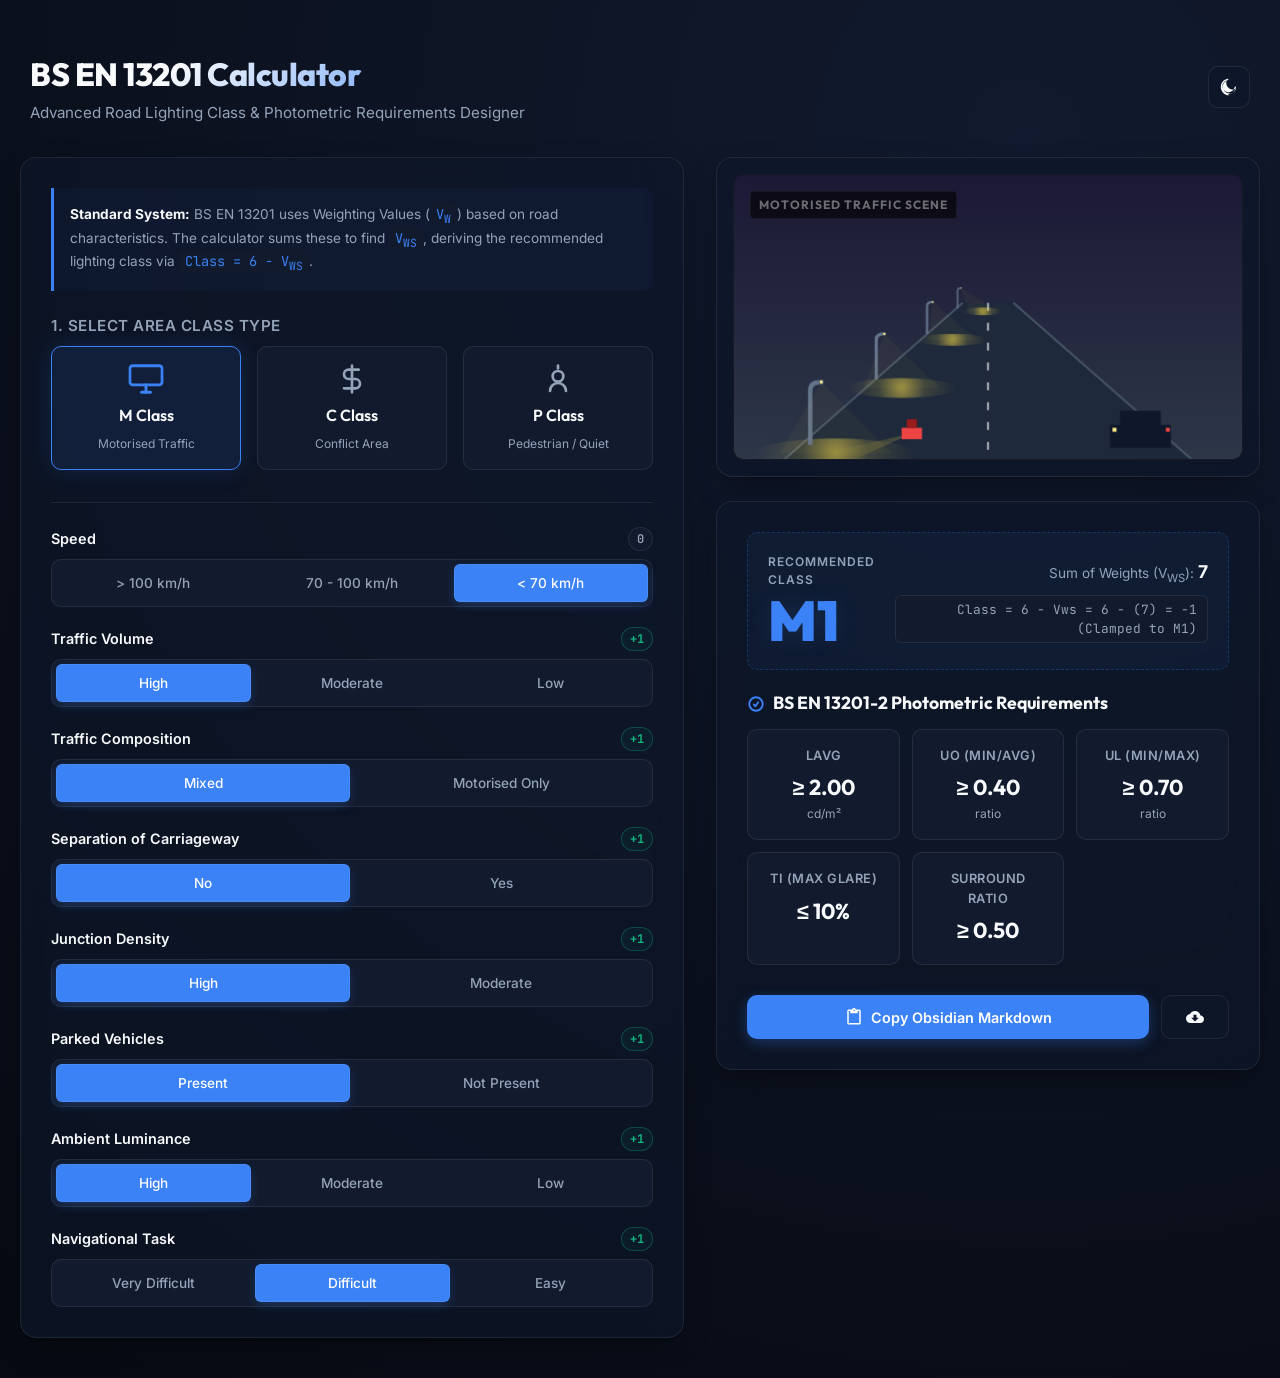
==== index.html @ e1f6cbb4 "Add files via upload" ====
<!DOCTYPE html>
<html lang="en" data-theme="dark">
<head>
    <meta charset="UTF-8">
    <meta name="viewport" content="width=device-width, initial-scale=1.0">
    <title>BS EN 13201 Road Lighting Class Calculator</title>
    
    <!-- Google Fonts -->
    <link rel="preconnect" href="https://fonts.googleapis.com">
    <link rel="preconnect" href="https://fonts.gstatic.com" crossorigin>
    <link href="https://fonts.googleapis.com/css2?family=Inter:wght@300;400;500;600;700&family=Outfit:wght@400;500;600;700;800&family=JetBrains+Mono:wght@400;700&display=swap" rel="stylesheet">
    
    <style>
        :root {
            /* Dark Theme Variables (Default) */
            --bg-page: #0a0e1a;
            --bg-page-grad: radial-gradient(circle at 80% 10%, #111a2e 0%, #070a12 100%);
            --bg-card: rgba(15, 23, 42, 0.65);
            --bg-card-hover: rgba(23, 37, 66, 0.8);
            --bg-input: #121b2e;
            --bg-input-active: #2563eb;
            --text-main: #f8fafc;
            --text-muted: #94a3b8;
            --text-on-primary: #ffffff;
            --primary: #3b82f6;
            --primary-rgb: 59, 130, 246;
            --primary-hover: #2563eb;
            --accent: #10b981;
            --accent-rgb: 16, 185, 129;
            --border: rgba(255, 255, 255, 0.08);
            --border-hover: rgba(59, 130, 246, 0.4);
            --shadow: 0 10px 30px -10px rgba(0, 0, 0, 0.5), 0 1px 3px rgba(0, 0, 0, 0.2);
            --shadow-glow: 0 0 25px rgba(59, 130, 246, 0.15);
            --transition: all 0.25s cubic-bezier(0.4, 0, 0.2, 1);
            --radius-lg: 16px;
            --radius-md: 10px;
            --radius-sm: 6px;
        }

        [data-theme="light"] {
            /* Light Theme Variables */
            --bg-page: #f8fafc;
            --bg-page-grad: radial-gradient(circle at 80% 10%, #eff6ff 0%, #f1f5f9 100%);
            --bg-card: rgba(255, 255, 255, 0.8);
            --bg-card-hover: rgba(255, 255, 255, 0.95);
            --bg-input: #f1f5f9;
            --bg-input-active: #2563eb;
            --text-main: #0f172a;
            --text-muted: #64748b;
            --text-on-primary: #ffffff;
            --primary: #2563eb;
            --primary-rgb: 37, 99, 235;
            --primary-hover: #1d4ed8;
            --accent: #059669;
            --accent-rgb: 5, 150, 105;
            --border: rgba(0, 0, 0, 0.08);
            --border-hover: rgba(37, 99, 235, 0.3);
            --shadow: 0 10px 30px -10px rgba(15, 23, 42, 0.08), 0 1px 3px rgba(15, 23, 42, 0.03);
            --shadow-glow: 0 0 25px rgba(37, 99, 235, 0.08);
        }

        * {
            box-sizing: border-box;
            margin: 0;
            padding: 0;
        }

        body {
            font-family: 'Inter', -apple-system, sans-serif;
            background: var(--bg-page);
            background-image: var(--bg-page-grad);
            color: var(--text-main);
            min-height: 100vh;
            display: flex;
            justify-content: center;
            align-items: flex-start;
            padding: 40px 20px;
            line-height: 1.5;
            transition: background var(--transition), color var(--transition);
        }

        .app-container {
            max-width: 1280px;
            width: 100%;
            display: grid;
            grid-template-columns: 1.1fr 0.9fr;
            gap: 32px;
            align-items: start;
        }

        @media (max-width: 1024px) {
            .app-container {
                grid-template-columns: 1fr;
                gap: 24px;
            }
        }

        /* Glassmorphic Panel/Card */
        .glass-card {
            background: var(--bg-card);
            backdrop-filter: blur(16px);
            -webkit-backdrop-filter: blur(16px);
            border: 1px solid var(--border);
            border-radius: var(--radius-lg);
            padding: 30px;
            box-shadow: var(--shadow);
            transition: var(--transition);
        }

        .glass-card:hover {
            border-color: var(--border-hover);
        }

        /* Header Styles */
        .header {
            grid-column: 1 / -1;
            display: flex;
            justify-content: space-between;
            align-items: center;
            padding: 10px 10px 0 10px;
        }

        .header h1 {
            font-family: 'Outfit', sans-serif;
            font-size: 2rem;
            font-weight: 800;
            background: linear-gradient(135deg, var(--text-main) 30%, var(--primary) 100%);
            -webkit-background-clip: text;
            -webkit-text-fill-color: transparent;
            letter-spacing: -0.5px;
        }

        .header p {
            color: var(--text-muted);
            font-size: 0.95rem;
            margin-top: 4px;
        }

        /* Controls Column */
        .controls-col {
            display: flex;
            flex-direction: column;
            gap: 24px;
        }

        /* Toggle Theme & Header Controls */
        .header-actions {
            display: flex;
            gap: 12px;
            align-items: center;
        }

        .action-btn {
            background: var(--bg-card);
            border: 1px solid var(--border);
            color: var(--text-main);
            padding: 10px;
            border-radius: var(--radius-md);
            cursor: pointer;
            display: flex;
            align-items: center;
            justify-content: center;
            transition: var(--transition);
        }

        .action-btn:hover {
            background: var(--bg-input);
            border-color: var(--primary);
            color: var(--primary);
            box-shadow: var(--shadow-glow);
        }

        .action-btn svg {
            width: 20px;
            height: 20px;
            fill: currentColor;
        }

        /* Area Selector Cards */
        .area-selector-grid {
            display: grid;
            grid-template-columns: repeat(3, 1fr);
            gap: 16px;
            margin-bottom: 8px;
        }

        .area-card {
            background: var(--bg-input);
            border: 1px solid var(--border);
            border-radius: var(--radius-md);
            padding: 16px;
            cursor: pointer;
            text-align: center;
            transition: var(--transition);
            display: flex;
            flex-direction: column;
            align-items: center;
            gap: 8px;
        }

        .area-card svg {
            width: 32px;
            height: 32px;
            color: var(--text-muted);
            transition: var(--transition);
        }

        .area-card.active {
            background: rgba(var(--primary-rgb), 0.1);
            border-color: var(--primary);
            box-shadow: var(--shadow-glow);
        }

        .area-card.active svg {
            color: var(--primary);
            transform: scale(1.1);
        }

        .area-card h3 {
            font-family: 'Outfit', sans-serif;
            font-size: 1rem;
            font-weight: 600;
        }

        .area-card p {
            font-size: 0.75rem;
            color: var(--text-muted);
        }

        /* Parameter Sections */
        .params-container {
            display: flex;
            flex-direction: column;
            gap: 20px;
        }

        .param-section {
            display: none;
            opacity: 0;
            transform: translateY(10px);
            transition: opacity 0.3s, transform 0.3s;
        }

        .param-section.active {
            display: flex;
            flex-direction: column;
            gap: 20px;
            opacity: 1;
            transform: translateY(0);
        }

        /* Parameter Form Controls */
        .param-group {
            display: flex;
            flex-direction: column;
            gap: 8px;
        }

        .param-header {
            display: flex;
            justify-content: space-between;
            align-items: center;
            font-size: 0.9rem;
            font-weight: 600;
            color: var(--text-main);
        }

        .weight-badge {
            font-family: 'JetBrains Mono', monospace;
            font-size: 0.75rem;
            padding: 2px 8px;
            border-radius: 20px;
            background: var(--bg-input);
            border: 1px solid var(--border);
            color: var(--text-muted);
            transition: var(--transition);
        }

        .weight-badge.positive {
            color: var(--accent);
            border-color: rgba(var(--accent-rgb), 0.3);
            background: rgba(var(--accent-rgb), 0.05);
        }

        .weight-badge.negative {
            color: #ef4444;
            border-color: rgba(239, 68, 68, 0.3);
            background: rgba(239, 68, 68, 0.05);
        }

        .pill-select-group {
            display: grid;
            grid-auto-flow: column;
            grid-auto-columns: 1fr;
            background: var(--bg-input);
            padding: 4px;
            border-radius: var(--radius-md);
            border: 1px solid var(--border);
            gap: 4px;
        }

        .pill-btn {
            background: transparent;
            border: none;
            color: var(--text-muted);
            padding: 10px 8px;
            border-radius: var(--radius-sm);
            cursor: pointer;
            font-size: 0.85rem;
            font-weight: 500;
            font-family: inherit;
            transition: var(--transition);
            white-space: nowrap;
            overflow: hidden;
            text-overflow: ellipsis;
        }

        .pill-btn:hover {
            color: var(--text-main);
        }

        .pill-btn.active {
            background: var(--bg-card-hover);
            color: var(--text-main);
            box-shadow: 0 4px 12px -2px rgba(0, 0, 0, 0.2);
            border: 1px solid var(--border);
        }

        .pill-btn.active-primary {
            background: var(--primary);
            color: var(--text-on-primary);
            box-shadow: 0 4px 12px -2px rgba(var(--primary-rgb), 0.3);
        }

        /* Explanation Box */
        .explanation-box {
            background: rgba(var(--primary-rgb), 0.04);
            border-left: 3px solid var(--primary);
            padding: 16px;
            border-radius: 0 var(--radius-md) var(--radius-md) 0;
            font-size: 0.85rem;
            color: var(--text-muted);
        }

        .explanation-box strong {
            color: var(--text-main);
        }

        .explanation-box code {
            font-family: 'JetBrains Mono', monospace;
            background: var(--bg-input);
            padding: 2px 6px;
            border-radius: 4px;
            color: var(--primary);
        }

        /* Visualizer Column */
        .visual-col {
            display: flex;
            flex-direction: column;
            gap: 24px;
        }

        /* Canvas Visualizer Card */
        .visualizer-container {
            position: relative;
            background: #030712;
            border-radius: var(--radius-md);
            overflow: hidden;
            border: 1px solid var(--border);
            aspect-ratio: 16 / 9;
        }

        .visualizer-container canvas {
            display: block;
            width: 100%;
            height: 100%;
        }

        .visualizer-overlay-label {
            position: absolute;
            top: 16px;
            left: 16px;
            font-family: 'Outfit', sans-serif;
            font-size: 0.75rem;
            font-weight: 700;
            text-transform: uppercase;
            letter-spacing: 1px;
            color: rgba(255, 255, 255, 0.4);
            background: rgba(0,0,0,0.6);
            padding: 4px 8px;
            border-radius: 4px;
            pointer-events: none;
            backdrop-filter: blur(4px);
            border: 1px solid rgba(255,255,255,0.05);
        }

        /* Results Display Dashboard */
        .results-panel {
            display: flex;
            flex-direction: column;
            gap: 20px;
        }

        .result-top-row {
            display: flex;
            justify-content: space-between;
            align-items: center;
            background: rgba(var(--primary-rgb), 0.05);
            border: 1px dashed rgba(var(--primary-rgb), 0.25);
            border-radius: var(--radius-md);
            padding: 20px;
        }

        .result-class-badge-wrapper {
            display: flex;
            flex-direction: column;
            gap: 4px;
        }

        .result-class-label {
            font-size: 0.75rem;
            text-transform: uppercase;
            letter-spacing: 1px;
            color: var(--text-muted);
            font-weight: 600;
        }

        .result-class-badge {
            font-family: 'Outfit', sans-serif;
            font-size: 3.5rem;
            font-weight: 900;
            line-height: 1;
            color: var(--primary);
            text-shadow: var(--shadow-glow);
        }

        .math-breakdown {
            text-align: right;
            font-size: 0.85rem;
            color: var(--text-muted);
            display: flex;
            flex-direction: column;
            gap: 4px;
        }

        .math-breakdown strong {
            color: var(--text-main);
            font-size: 1.1rem;
        }

        .math-formula {
            font-family: 'JetBrains Mono', monospace;
            background: var(--bg-input);
            padding: 4px 10px;
            border-radius: 6px;
            font-size: 0.8rem;
            border: 1px solid var(--border);
            margin-top: 4px;
            display: inline-block;
        }

        /* Requirements Grid */
        .reqs-title {
            font-family: 'Outfit', sans-serif;
            font-size: 1.1rem;
            font-weight: 700;
            margin-bottom: 12px;
            display: flex;
            align-items: center;
            gap: 8px;
        }

        .reqs-title svg {
            width: 18px;
            height: 18px;
            color: var(--primary);
        }

        .reqs-grid {
            display: grid;
            grid-template-columns: repeat(auto-fit, minmax(130px, 1fr));
            gap: 12px;
        }

        .req-card {
            background: var(--bg-input);
            border: 1px solid var(--border);
            border-radius: var(--radius-md);
            padding: 16px;
            text-align: center;
            position: relative;
            cursor: pointer;
            transition: var(--transition);
            overflow: hidden;
        }

        .req-card:hover {
            border-color: var(--primary);
            background: var(--bg-card-hover);
        }

        .req-card .info-indicator {
            position: absolute;
            top: 8px;
            right: 8px;
            width: 14px;
            height: 14px;
            color: var(--text-muted);
            opacity: 0;
            transition: var(--transition);
        }

        .req-card:hover .info-indicator {
            opacity: 0.8;
        }

        .req-name {
            font-size: 0.8rem;
            color: var(--text-muted);
            font-weight: 600;
            margin-bottom: 6px;
            text-transform: uppercase;
            letter-spacing: 0.5px;
        }

        .req-val {
            font-family: 'Outfit', sans-serif;
            font-size: 1.35rem;
            font-weight: 700;
            color: var(--text-main);
        }

        .req-unit {
            font-size: 0.75rem;
            color: var(--text-muted);
            margin-top: 2px;
        }

        /* Action Buttons Row */
        .actions-row {
            display: grid;
            grid-template-columns: 1fr auto;
            gap: 12px;
            margin-top: 10px;
        }

        .btn {
            display: flex;
            align-items: center;
            justify-content: center;
            gap: 8px;
            padding: 12px 24px;
            font-size: 0.9rem;
            font-weight: 600;
            border-radius: var(--radius-md);
            cursor: pointer;
            transition: var(--transition);
            font-family: inherit;
        }

        .btn-primary {
            background: var(--primary);
            border: none;
            color: var(--text-on-primary);
            box-shadow: 0 4px 14px rgba(var(--primary-rgb), 0.3);
        }

        .btn-primary:hover {
            background: var(--primary-hover);
            box-shadow: 0 6px 20px rgba(var(--primary-rgb), 0.4);
            transform: translateY(-1px);
        }

        .btn-secondary {
            background: var(--bg-card);
            border: 1px solid var(--border);
            color: var(--text-main);
        }

        .btn-secondary:hover {
            background: var(--bg-input);
            border-color: var(--primary);
            color: var(--primary);
        }

        .btn svg {
            width: 18px;
            height: 18px;
            fill: currentColor;
        }

        /* Modal Overlay Styles */
        .modal-overlay {
            position: fixed;
            top: 0;
            left: 0;
            right: 0;
            bottom: 0;
            background: rgba(0, 0, 0, 0.6);
            backdrop-filter: blur(8px);
            display: flex;
            justify-content: center;
            align-items: center;
            z-index: 1000;
            opacity: 0;
            pointer-events: none;
            transition: opacity 0.3s ease;
            padding: 20px;
        }

        .modal-overlay.active {
            opacity: 1;
            pointer-events: auto;
        }

        .modal-box {
            background: var(--bg-card);
            border: 1px solid var(--border);
            border-radius: var(--radius-lg);
            max-width: 500px;
            width: 100%;
            padding: 30px;
            box-shadow: var(--shadow);
            transform: scale(0.95);
            transition: transform 0.3s cubic-bezier(0.4, 0, 0.2, 1);
            position: relative;
        }

        .modal-overlay.active .modal-box {
            transform: scale(1);
        }

        .modal-close {
            position: absolute;
            top: 20px;
            right: 20px;
            background: transparent;
            border: none;
            color: var(--text-muted);
            cursor: pointer;
            transition: var(--transition);
        }

        .modal-close:hover {
            color: var(--text-main);
        }

        .modal-close svg {
            width: 20px;
            height: 20px;
            fill: currentColor;
        }

        .modal-header h2 {
            font-family: 'Outfit', sans-serif;
            font-size: 1.5rem;
            font-weight: 700;
            margin-bottom: 4px;
        }

        .modal-header .modal-subtitle {
            font-size: 0.8rem;
            text-transform: uppercase;
            letter-spacing: 0.5px;
            color: var(--primary);
            font-weight: 600;
            margin-bottom: 16px;
        }

        .modal-body {
            font-size: 0.95rem;
            color: var(--text-muted);
            line-height: 1.6;
            display: flex;
            flex-direction: column;
            gap: 16px;
        }

        .modal-body strong {
            color: var(--text-main);
        }

        .modal-graphic {
            background: var(--bg-input);
            border: 1px solid var(--border);
            border-radius: var(--radius-md);
            padding: 16px;
            margin-top: 8px;
            display: flex;
            justify-content: center;
            align-items: center;
        }

        .modal-graphic svg {
            max-width: 100%;
            height: auto;
        }

        /* Dynamic classes for active buttons in selectors */
        .btn-weight-active {
            color: var(--primary) !important;
            font-weight: 700 !important;
            border-color: rgba(var(--primary-rgb), 0.4) !important;
            background: rgba(var(--primary-rgb), 0.05) !important;
        }
        
        /* Toast notification */
        .toast {
            position: fixed;
            bottom: 30px;
            left: 50%;
            transform: translateX(-50%) translateY(100px);
            background: var(--accent);
            color: #fff;
            padding: 12px 24px;
            border-radius: 40px;
            font-size: 0.9rem;
            font-weight: 600;
            box-shadow: 0 10px 25px rgba(16, 185, 129, 0.3);
            display: flex;
            align-items: center;
            gap: 8px;
            opacity: 0;
            transition: transform 0.4s cubic-bezier(0.175, 0.885, 0.32, 1.275), opacity 0.4s;
            z-index: 2000;
            pointer-events: none;
        }
        
        .toast.active {
            transform: translateX(-50%) translateY(0);
            opacity: 1;
        }

        .toast svg {
            width: 18px;
            height: 18px;
            fill: currentColor;
        }
    </style>
</head>
<body>

<div class="app-container">
    
    <!-- Top Header -->
    <header class="header">
        <div>
            <h1>BS EN 13201 Calculator</h1>
            <p>Advanced Road Lighting Class & Photometric Requirements Designer</p>
        </div>
        <div class="header-actions">
            <!-- Theme Toggle -->
            <button class="action-btn" id="themeToggleBtn" title="Toggle Theme">
                <!-- Moon Icon -->
                <svg id="themeMoonIcon" viewBox="0 0 24 24" xmlns="http://www.w3.org/2000/svg">
                    <path d="M12.3 22h-.1c-5.5 0-10-4.5-10-10 0-4.8 3.5-8.9 8.2-9.8.5-.1 1 .3.9.8-.1.5-.6.8-1.1.9-3.4.6-5.9 3.6-5.9 7.1 0 4 3.3 7.3 7.3 7.3 3.5 0 6.5-2.5 7.1-5.9.1-.5.4-1 .9-1.1.5-.1.9.4.8.9-.9 4.7-5 8.2-9.8 8.2zM9.9 4.2c-3.1 1-5.3 3.9-5.3 7.3 0 4.6 3.7 8.3 8.3 8.3 3.4 0 6.3-2.2 7.3-5.3-1 .4-2.1.6-3.2.6-4.6-.1-8.3-3.8-8.3-8.3 0-1.1.2-2.2.6-3.2z"/>
                </svg>
                <!-- Sun Icon -->
                <svg id="themeSunIcon" viewBox="0 0 24 24" xmlns="http://www.w3.org/2000/svg" style="display:none;">
                    <path d="M12 7c-2.8 0-5 2.2-5 5s2.2 5 5 5 5-2.2 5-5-2.2-5-5-5zm0 8c-1.7 0-3-1.3-3-3s1.3-3 3-3 3 1.3 3 3-1.3 3-3 3zm0-10c.6 0 1-.4 1-1V3c0-.6-.4-1-1-1s-1 .4-1 1v1c0 .6.4 1 1 1zm0 14c-.6 0-1 .4-1 1v1c0 .6.4 1 1 1s1-.4 1-1v-1c0-.6-.4-1-1-1zm8.5-7.5c0-.6-.4-1-1-1h-1c-.6 0-1 .4-1 1s.4 1 1 1h1c.6 0 1-.4 1-1zm-14 0c0-.6-.4-1-1-1H3.5c-.6 0-1 .4-1 1s.4 1 1 1h1c.6 0 1-.4 1-1zm11.7-5.7c.4-.4.4-1 0-1.4s-1-.4-1.4 0l-.7.7c-.4.4-.4 1 0 1.4.2.2.5.3.7.3.3 0 .5-.1.7-.3l.7-.7zm-10.6 10.6c.4-.4.4-1 0-1.4s-1-.4-1.4 0l-.7.7c-.4.4-.4 1 0 1.4.2.2.5.3.7.3.3 0 .5-.1.7-.3l.7-.7zm10.6 0c.4.4 1 .4 1.4 0s.4-1 0-1.4l-.7-.7c-.4-.4-1-.4-1.4 0s-.4 1 0 1.4l.7.7zm-10.6-10.6c.4.4 1 .4 1.4 0s.4-1 0-1.4l-.7-.7c-.4-.4-1-.4-1.4 0s-.4 1 0 1.4l.7.7z"/>
                </svg>
            </button>
        </div>
    </header>

    <!-- Controls Column (Left) -->
    <main class="controls-col">
        <section class="glass-card">
            <!-- Explanation Block -->
            <div class="explanation-box" style="margin-bottom: 24px;">
                <strong>Standard System:</strong> BS EN 13201 uses Weighting Values (<code>V<sub>W</sub></code>) based on road characteristics. The calculator sums these to find <code>V<sub>WS</sub></code>, deriving the recommended lighting class via <code>Class = 6 - V<sub>WS</sub></code>.
            </div>

            <!-- Step 1: Area Selection -->
            <div class="param-group" style="margin-bottom: 24px;">
                <label class="param-header" style="font-size: 0.95rem; text-transform: uppercase; letter-spacing: 0.5px; color: var(--text-muted);">
                    1. Select Area Class Type
                </label>
                <div class="area-selector-grid">
                    <div class="area-card active" data-area="M">
                        <!-- Car/Road SVG -->
                        <svg viewBox="0 0 24 24" fill="none" stroke="currentColor" stroke-width="2" stroke-linecap="round" stroke-linejoin="round">
                            <rect x="1" y="3" width="22" height="13" rx="2" ry="2"></rect>
                            <path d="M9 21h6"></path>
                            <path d="M12 16v5"></path>
                        </svg>
                        <h3>M Class</h3>
                        <p>Motorised Traffic</p>
                    </div>
                    <div class="area-card" data-area="C">
                        <!-- Conflict/Junction SVG -->
                        <svg viewBox="0 0 24 24" fill="none" stroke="currentColor" stroke-width="2" stroke-linecap="round" stroke-linejoin="round">
                            <path d="M12 2v20"></path>
                            <path d="M17 5H9.5a3.5 3.5 0 0 0 0 7h5a3.5 3.5 0 0 1 0 7H6"></path>
                        </svg>
                        <h3>C Class</h3>
                        <p>Conflict Area</p>
                    </div>
                    <div class="area-card" data-area="P">
                        <!-- Pedestrian SVG -->
                        <svg viewBox="0 0 24 24" fill="none" stroke="currentColor" stroke-width="2" stroke-linecap="round" stroke-linejoin="round">
                            <path d="M18 21a6 6 0 0 0-12 0"></path>
                            <circle cx="12" cy="10" r="4"></circle>
                            <path d="M12 2v2"></path>
                        </svg>
                        <h3>P Class</h3>
                        <p>Pedestrian / Quiet</p>
                    </div>
                </div>
            </div>

            <hr style="border: none; border-top: 1px solid var(--border); margin-bottom: 24px;">

            <!-- Step 2: Parameters (Tabbed Sections) -->
            <div class="params-container">
                
                <!-- MOTORIST (M) SECTION -->
                <div id="section-M" class="param-section active">
                    <div class="param-group">
                        <div class="param-header"><label>Speed</label><span class="weight-badge" id="badge-M-speed">0</span></div>
                        <div class="pill-select-group custom-select-group" data-param="speed" data-type="M">
                            <button class="pill-btn" data-value="2">> 100 km/h</button>
                            <button class="pill-btn" data-value="1">70 - 100 km/h</button>
                            <button class="pill-btn active active-primary" data-value="0">&lt; 70 km/h</button>
                        </div>
                    </div>
                    <div class="param-group">
                        <div class="param-header"><label>Traffic Volume</label><span class="weight-badge" id="badge-M-volume">0</span></div>
                        <div class="pill-select-group custom-select-group" data-param="volume" data-type="M">
                            <button class="pill-btn active active-primary" data-value="1">High</button>
                            <button class="pill-btn" data-value="0">Moderate</button>
                            <button class="pill-btn" data-value="-1">Low</button>
                        </div>
                    </div>
                    <div class="param-group">
                        <div class="param-header"><label>Traffic Composition</label><span class="weight-badge" id="badge-M-composition">0</span></div>
                        <div class="pill-select-group custom-select-group" data-param="composition" data-type="M">
                            <button class="pill-btn active active-primary" data-value="1">Mixed</button>
                            <button class="pill-btn" data-value="0">Motorised Only</button>
                        </div>
                    </div>
                    <div class="param-group">
                        <div class="param-header"><label>Separation of Carriageway</label><span class="weight-badge" id="badge-M-separation">0</span></div>
                        <div class="pill-select-group custom-select-group" data-param="separation" data-type="M">
                            <button class="pill-btn active active-primary" data-value="1">No</button>
                            <button class="pill-btn" data-value="0">Yes</button>
                        </div>
                    </div>
                    <div class="param-group">
                        <div class="param-header"><label>Junction Density</label><span class="weight-badge" id="badge-M-junction">0</span></div>
                        <div class="pill-select-group custom-select-group" data-param="junction" data-type="M">
                            <button class="pill-btn active active-primary" data-value="1">High</button>
                            <button class="pill-btn" data-value="0">Moderate</button>
                        </div>
                    </div>
                    <div class="param-group">
                        <div class="param-header"><label>Parked Vehicles</label><span class="weight-badge" id="badge-M-parked">0</span></div>
                        <div class="pill-select-group custom-select-group" data-param="parked" data-type="M">
                            <button class="pill-btn active active-primary" data-value="1">Present</button>
                            <button class="pill-btn" data-value="0">Not Present</button>
                        </div>
                    </div>
                    <div class="param-group">
                        <div class="param-header"><label>Ambient Luminance</label><span class="weight-badge" id="badge-M-ambient">0</span></div>
                        <div class="pill-select-group custom-select-group" data-param="ambient" data-type="M">
                            <button class="pill-btn active active-primary" data-value="1">High</button>
                            <button class="pill-btn" data-value="0">Moderate</button>
                            <button class="pill-btn" data-value="-1">Low</button>
                        </div>
                    </div>
                    <div class="param-group">
                        <div class="param-header"><label>Navigational Task</label><span class="weight-badge" id="badge-M-navigation">0</span></div>
                        <div class="pill-select-group custom-select-group" data-param="navigation" data-type="M">
                            <button class="pill-btn" data-value="2">Very Difficult</button>
                            <button class="pill-btn active active-primary" data-value="1">Difficult</button>
                            <button class="pill-btn" data-value="0">Easy</button>
                        </div>
                    </div>
                </div>

                <!-- CONFLICT (C) SECTION -->
                <div id="section-C" class="param-section">
                    <div class="param-group">
                        <div class="param-header"><label>Speed</label><span class="weight-badge" id="badge-C-speed">0</span></div>
                        <div class="pill-select-group custom-select-group" data-param="speed" data-type="C">
                            <button class="pill-btn" data-value="2">> 100 km/h</button>
                            <button class="pill-btn" data-value="1">70 - 100 km/h</button>
                            <button class="pill-btn active active-primary" data-value="0">&lt; 70 km/h</button>
                        </div>
                    </div>
                    <div class="param-group">
                        <div class="param-header"><label>Traffic Volume</label><span class="weight-badge" id="badge-C-volume">0</span></div>
                        <div class="pill-select-group custom-select-group" data-param="volume" data-type="C">
                            <button class="pill-btn active active-primary" data-value="1">High</button>
                            <button class="pill-btn" data-value="0">Moderate</button>
                            <button class="pill-btn" data-value="-1">Low</button>
                        </div>
                    </div>
                    <div class="param-group">
                        <div class="param-header"><label>Traffic Composition</label><span class="weight-badge" id="badge-C-composition">0</span></div>
                        <div class="pill-select-group custom-select-group" data-param="composition" data-type="C">
                            <button class="pill-btn active active-primary" data-value="1">Mixed</button>
                            <button class="pill-btn" data-value="0">Motorised Only</button>
                        </div>
                    </div>
                    <div class="param-group">
                        <div class="param-header"><label>Separation of Carriageway</label><span class="weight-badge" id="badge-C-separation">0</span></div>
                        <div class="pill-select-group custom-select-group" data-param="separation" data-type="C">
                            <button class="pill-btn active active-primary" data-value="1">No</button>
                            <button class="pill-btn" data-value="0">Yes</button>
                        </div>
                    </div>
                    <div class="param-group">
                        <div class="param-header"><label>Ambient Luminance</label><span class="weight-badge" id="badge-C-ambient">0</span></div>
                        <div class="pill-select-group custom-select-group" data-param="ambient" data-type="C">
                            <button class="pill-btn active active-primary" data-value="1">High</button>
                            <button class="pill-btn" data-value="0">Moderate</button>
                            <button class="pill-btn" data-value="-1">Low</button>
                        </div>
                    </div>
                    <div class="param-group">
                        <div class="param-header"><label>Navigational Task</label><span class="weight-badge" id="badge-C-navigation">0</span></div>
                        <div class="pill-select-group custom-select-group" data-param="navigation" data-type="C">
                            <button class="pill-btn" data-value="2">Very Difficult</button>
                            <button class="pill-btn active active-primary" data-value="1">Difficult</button>
                            <button class="pill-btn" data-value="0">Easy</button>
                        </div>
                    </div>
                </div>

                <!-- PEDESTRIAN (P) SECTION -->
                <div id="section-P" class="param-section">
                    <div class="param-group">
                        <div class="param-header"><label>Travel Speed</label><span class="weight-badge" id="badge-P-speed">0</span></div>
                        <div class="pill-select-group custom-select-group" data-param="speed" data-type="P">
                            <button class="pill-btn active active-primary" data-value="1">Low</button>
                            <button class="pill-btn" data-value="0">Walking/Very Low</button>
                        </div>
                    </div>
                    <div class="param-group">
                        <div class="param-header"><label>Use Intensity</label><span class="weight-badge" id="badge-P-volume">0</span></div>
                        <div class="pill-select-group custom-select-group" data-param="volume" data-type="P">
                            <button class="pill-btn active active-primary" data-value="1">Busy</button>
                            <button class="pill-btn" data-value="0">Normal</button>
                            <button class="pill-btn" data-value="-1">Quiet</button>
                        </div>
                    </div>
                    <div class="param-group">
                        <div class="param-header"><label>Traffic Composition</label><span class="weight-badge" id="badge-P-composition">0</span></div>
                        <div class="pill-select-group custom-select-group" data-param="composition" data-type="P">
                            <button class="pill-btn active active-primary" data-value="1">Mixed</button>
                            <button class="pill-btn" data-value="0">Pedestrians Only</button>
                        </div>
                    </div>
                    <div class="param-group">
                        <div class="param-header"><label>Parked Vehicles</label><span class="weight-badge" id="badge-P-parked">0</span></div>
                        <div class="pill-select-group custom-select-group" data-param="parked" data-type="P">
                            <button class="pill-btn active active-primary" data-value="1">Present</button>
                            <button class="pill-btn" data-value="0">Not Present</button>
                        </div>
                    </div>
                    <div class="param-group">
                        <div class="param-header"><label>Ambient Luminance</label><span class="weight-badge" id="badge-P-ambient">0</span></div>
                        <div class="pill-select-group custom-select-group" data-param="ambient" data-type="P">
                            <button class="pill-btn active active-primary" data-value="1">High</button>
                            <button class="pill-btn" data-value="0">Moderate</button>
                            <button class="pill-btn" data-value="-1">Low</button>
                        </div>
                    </div>
                    <div class="param-group">
                        <div class="param-header"><label>Facial Recognition</label><span class="weight-badge" id="badge-P-facial">0</span></div>
                        <div class="pill-select-group custom-select-group" data-param="facial" data-type="P">
                            <button class="pill-btn active active-primary" data-value="1">Yes</button>
                            <button class="pill-btn" data-value="0">No</button>
                        </div>
                    </div>
                </div>

            </div>
        </section>
    </main>

    <!-- Visualizer / Results Column (Right) -->
    <aside class="visual-col">
        <!-- Interactive 2D Canvas Visualizer -->
        <div class="glass-card" style="padding: 16px;">
            <div class="visualizer-container">
                <div class="visualizer-overlay-label" id="visualizerModeLabel">Motorised Traffic scene</div>
                <canvas id="lightingCanvas"></canvas>
            </div>
        </div>

        <!-- Dynamic Output Panel -->
        <div class="glass-card results-panel">
            <div class="result-top-row">
                <div class="result-class-badge-wrapper">
                    <div class="result-class-label">Recommended Class</div>
                    <div class="result-class-badge" id="finalClassBadge">M1</div>
                </div>
                <div class="math-breakdown">
                    <div>Sum of Weights (V<sub>WS</sub>): <strong id="vwsDisplay">0</strong></div>
                    <div class="math-formula" id="formulaDisplay">Class = 6 - V<sub>WS</sub> = 6</div>
                </div>
            </div>

            <!-- Photometric Specifications Grid -->
            <div>
                <h3 class="reqs-title">
                    <svg fill="none" stroke="currentColor" stroke-width="2.5" viewBox="0 0 24 24" xmlns="http://www.w3.org/2000/svg">
                        <path stroke-linecap="round" stroke-linejoin="round" d="M9 12.75L11.25 15 15 9.75M21 12a9 9 0 11-18 0 9 9 0 0118 0z"></path>
                    </svg>
                    BS EN 13201-2 Photometric Requirements
                </h3>
                <div class="reqs-grid" id="requirementsContainer">
                    <!-- Cards injected by JS -->
                </div>
            </div>

            <!-- Action Export Tools -->
            <div class="actions-row">
                <button class="btn btn-primary" id="copyMarkdownBtn">
                    <!-- Clipboard Copy Icon -->
                    <svg viewBox="0 0 24 24" xmlns="http://www.w3.org/2000/svg">
                        <path d="M19 2h-4.18C14.4.84 13.3 0 12 0c-1.3 0-2.4.84-2.82 2H5c-1.1 0-2 .9-2 2v16c0 1.1.9 2 2 2h14c1.1 0 2-.9 2-2V4c0-1.1-.9-2-2-2zm-7 0c.55 0 1 .45 1 1s-.45 1-1 1-1-.45-1-1 .45-1 1-1zm7 18H5V4h2v3h10V4h2v16z"/>
                    </svg>
                    Copy Obsidian Markdown
                </button>
                <button class="btn btn-secondary" id="downloadMarkdownBtn" title="Download Markdown Report">
                    <!-- Download Icon -->
                    <svg viewBox="0 0 24 24" xmlns="http://www.w3.org/2000/svg">
                        <path d="M19.35 10.04C18.67 6.59 15.64 4 12 4 9.11 4 6.6 5.64 5.35 8.04 2.34 8.36 0 10.91 0 14c0 3.31 2.69 6 6 6h13c2.76 0 5-2.24 5-5 0-2.64-2.05-4.78-4.65-4.96zM17 13l-5 5-5-5h3V9h4v4h3z"/>
                    </svg>
                </button>
            </div>
        </div>
    </aside>

</div>

<!-- Metric Guide Modal -->
<div class="modal-overlay" id="metricModal">
    <div class="modal-box">
        <button class="modal-close" id="modalCloseBtn">
            <svg viewBox="0 0 24 24" xmlns="http://www.w3.org/2000/svg">
                <path d="M19 6.41L17.59 5 12 10.59 6.41 5 5 6.41 10.59 12 5 17.59 6.41 19 12 13.41 17.59 19 19 17.59 13.41 12z"/>
            </svg>
        </button>
        <div class="modal-header">
            <div class="modal-subtitle" id="modalMetricSymbol">Lavg</div>
            <h2 id="modalMetricName">Average Luminance</h2>
        </div>
        <div class="modal-body">
            <p id="modalMetricDesc">Explanation will load here...</p>
            <p><strong>Standard Context:</strong> <span id="modalMetricContext">Engineering standard relevance...</span></p>
            
            <div class="modal-graphic">
                <svg id="modalMetricSvg" width="300" height="120" viewBox="0 0 300 120" xmlns="http://www.w3.org/2000/svg">
                    <!-- Vector visual injected by JS -->
                </svg>
            </div>
        </div>
    </div>
</div>

<!-- Copy Success Toast Notification -->
<div class="toast" id="copyToast">
    <svg viewBox="0 0 24 24" xmlns="http://www.w3.org/2000/svg">
        <path d="M9 16.17L4.83 12l-1.42 1.41L9 19 21 7l-1.41-1.41z"/>
    </svg>
    Markdown copied to clipboard!
</div>

<!-- Scripts -->
<script>
    // System Constants
    const standards = {
        'M1': { Lavg: '2.00', Uo: '0.40', Ul: '0.70', TI: '10%', SR: '0.50' },
        'M2': { Lavg: '1.50', Uo: '0.40', Ul: '0.70', TI: '10%', SR: '0.50' },
        'M3': { Lavg: '1.00', Uo: '0.40', Ul: '0.60', TI: '15%', SR: '0.50' },
        'M4': { Lavg: '0.75', Uo: '0.40', Ul: '0.60', TI: '15%', SR: '0.50' },
        'M5': { Lavg: '0.50', Uo: '0.35', Ul: '0.40', TI: '15%', SR: '0.50' },
        'M6': { Lavg: '0.30', Uo: '0.35', Ul: '0.40', TI: '15%', SR: 'Not Req' },
        
        'C0': { Eavg: '50.0', Uo: '0.40' },
        'C1': { Eavg: '30.0', Uo: '0.40' },
        'C2': { Eavg: '20.0', Uo: '0.40' },
        'C3': { Eavg: '15.0', Uo: '0.40' },
        'C4': { Eavg: '10.0', Uo: '0.40' },
        'C5': { Eavg: '7.5', Uo: '0.40' },
        
        'P1': { Eavg: '15.0', Emin: '3.0' },
        'P2': { Eavg: '10.0', Emin: '2.0' },
        'P3': { Eavg: '7.5', Emin: '1.5' },
        'P4': { Eavg: '5.0', Emin: '1.0' },
        'P5': { Eavg: '3.0', Emin: '0.6' },
        'P6': { Eavg: '2.0', Emin: '0.4' }
    };

    const metricDetails = {
        'Lavg': {
            name: 'Average Road Surface Luminance',
            desc: 'The average brightness of the road surface as seen by an observer (driver) looking forward from a standardized viewpoint. It represents how much light is reflected back from the road surface towards the eyes of drivers.',
            context: 'A higher Lavg improves visual performance, allowing drivers to detect low-contrast objects and hazards at a greater distance.',
            svg: `<rect width="300" height="120" rx="6" fill="#121b2e" stroke="rgba(255,255,255,0.05)"/>
                  <path d="M 50 100 L 150 40 L 250 100" stroke="#3b82f6" stroke-width="2" fill="none"/>
                  <ellipse cx="150" cy="40" rx="30" ry="10" fill="rgba(253,224,71,0.2)" stroke="#fde047" stroke-width="1.5"/>
                  <line x1="150" y1="20" x2="150" y2="40" stroke="#cbd5e1" stroke-width="2"/>
                  <circle cx="150" cy="20" r="4" fill="#cbd5e1"/>
                  <path d="M 30 100 C 100 70, 200 70, 270 100" stroke="rgba(253,224,71,0.6)" stroke-width="6" fill="none"/>
                  <text x="150" y="105" fill="#f8fafc" font-size="10" text-anchor="middle" font-family="sans-serif">Reflected Light (cd/m²)</text>`
        },
        'Uo': {
            name: 'Overall Uniformity',
            desc: 'The ratio of minimum road surface luminance (or illuminance) to the average value (Lmin / Lavg). It measures the spatial distribution of light over the driving lanes.',
            context: 'High overall uniformity prevents dark "pockets" along the road, ensuring a smooth, continuous field of view and preventing motorists from misjudging objects in dark zones.',
            svg: `<rect width="300" height="120" rx="6" fill="#121b2e" stroke="rgba(255,255,255,0.05)"/>
                  <!-- Uniform Light Pools -->
                  <circle cx="70" cy="60" r="35" fill="rgba(253,224,71,0.25)"/>
                  <circle cx="150" cy="60" r="35" fill="rgba(253,224,71,0.25)"/>
                  <circle cx="230" cy="60" r="35" fill="rgba(253,224,71,0.25)"/>
                  <!-- Road Surface Line -->
                  <line x1="30" y1="95" x2="270" y2="95" stroke="#64748b" stroke-width="2"/>
                  <!-- Annotations -->
                  <text x="150" y="25" fill="#f8fafc" font-size="12" text-anchor="middle" font-family="sans-serif">Uniform Light Distribution</text>
                  <text x="150" y="112" fill="#94a3b8" font-size="10" text-anchor="middle" font-family="sans-serif">Uo = Lmin / Lavg (Target ≥ 0.40)</text>`
        },
        'Ul': {
            name: 'Longitudinal Uniformity',
            desc: 'The ratio of the minimum to maximum road surface luminance along the center line of a driving lane (Lmin / Lmax). It is measured along the longitudinal axis of each lane.',
            context: 'Mainly used for motorized roads to prevent the visual "zebra effect" — alternating bands of light and dark on the road. High longitudinal uniformity minimizes driver eye strain and fatigue.',
            svg: `<rect width="300" height="120" rx="6" fill="#121b2e" stroke="rgba(255,255,255,0.05)"/>
                  <!-- Lane zebra simulation -->
                  <defs>
                    <linearGradient id="zebra" x1="0%" y1="0%" x2="100%" y2="0%">
                        <stop offset="0%" stop-color="rgba(253,224,71,0.3)"/>
                        <stop offset="25%" stop-color="rgba(253,224,71,0.05)"/>
                        <stop offset="50%" stop-color="rgba(253,224,71,0.3)"/>
                        <stop offset="75%" stop-color="rgba(253,224,71,0.05)"/>
                        <stop offset="100%" stop-color="rgba(253,224,71,0.3)"/>
                    </linearGradient>
                  </defs>
                  <rect x="30" y="45" width="240" height="30" fill="url(#zebra)"/>
                  <line x1="30" y1="45" x2="270" y2="45" stroke="#cbd5e1" stroke-dasharray="4" stroke-width="1"/>
                  <line x1="30" y1="75" x2="270" y2="75" stroke="#cbd5e1" stroke-dasharray="4" stroke-width="1"/>
                  <text x="150" y="30" fill="#f8fafc" font-size="12" text-anchor="middle" font-family="sans-serif">Zebra Effect (Lmin / Lmax along lane)</text>
                  <text x="150" y="105" fill="#94a3b8" font-size="10" text-anchor="middle" font-family="sans-serif">High Longitudinal Uniformity (Ul) resolves this</text>`
        },
        'TI': {
            name: 'Threshold Increment (Glare Index)',
            desc: 'The measure of disability glare, defined as the percentage increase in the contrast threshold needed to see an object in the presence of streetlights compared to when glare is absent.',
            context: 'Lower TI values are safer. Standard rules clamp TI to ≤ 10% or ≤ 15%. This limits the direct bright shine from lamps into the driver\'s field of view.',
            svg: `<rect width="300" height="120" rx="6" fill="#121b2e" stroke="rgba(255,255,255,0.05)"/>
                  <!-- Eye and glare rays -->
                  <circle cx="70" cy="60" r="15" fill="none" stroke="#64748b" stroke-width="2"/>
                  <circle cx="75" cy="60" r="6" fill="#3b82f6"/>
                  <!-- Glare source -->
                  <circle cx="220" cy="30" r="10" fill="#fde047"/>
                  <path d="M 210 35 L 85 58" stroke="#ef4444" stroke-width="1.5" stroke-dasharray="3"/>
                  <path d="M 220 30 L 120 75" stroke="#10b981" stroke-width="1.5"/>
                  <circle cx="120" cy="75" r="4" fill="#10b981"/>
                  <text x="120" y="90" fill="#10b981" font-size="9" font-family="sans-serif">Target Object</text>
                  <text x="220" y="55" fill="#ef4444" font-size="9" font-family="sans-serif">Glare Ray</text>
                  <text x="150" y="112" fill="#94a3b8" font-size="10" text-anchor="middle" font-family="sans-serif">TI measures contrast reduction due to glare</text>`
        },
        'SR': {
            name: 'Surround Ratio',
            desc: 'The ratio of the average illuminance on strips outside the road (typically pedestrian verges or sidewalks) to the average illuminance on the adjacent roadside lanes.',
            context: 'Ensures that verges and road surrounds are lit well enough for motorists to react to pedestrians, cyclists, or wild animals before they step onto the road surface.',
            svg: `<rect width="300" height="120" rx="6" fill="#121b2e" stroke="rgba(255,255,255,0.05)"/>
                  <!-- Road + Sidewalk layout -->
                  <rect x="80" y="40" width="140" height="50" fill="#334155"/>
                  <rect x="30" y="40" width="50" height="50" fill="#475569"/>
                  <rect x="220" y="40" width="50" height="50" fill="#475569"/>
                  <line x1="80" y1="40" x2="80" y2="90" stroke="#cbd5e1" stroke-width="2"/>
                  <line x1="220" y1="40" x2="220" y2="90" stroke="#cbd5e1" stroke-width="2"/>
                  <text x="55" y="70" fill="#f8fafc" font-size="9" text-anchor="middle" font-family="sans-serif">Surround</text>
                  <text x="150" y="70" fill="#f8fafc" font-size="11" text-anchor="middle" font-family="sans-serif">Carriageway</text>
                  <text x="245" y="70" fill="#f8fafc" font-size="9" text-anchor="middle" font-family="sans-serif">Surround</text>
                  <text x="150" y="108" fill="#94a3b8" font-size="10" text-anchor="middle" font-family="sans-serif">Surround Illuminance / Road Illuminance</text>`
        },
        'Eavg': {
            name: 'Average Illuminance',
            desc: 'The average amount of luminous flux incident per unit area of the road surface, measured in lux (lx). It refers to the physical amount of light casting onto the surface, regardless of the angle of reflection.',
            context: 'Commonly applied in Conflict Areas (C Class) and Pedestrian zones (P Class) where viewing angles vary heavily, or where pedestrians require general horizontal and vertical visibility.',
            svg: `<rect width="300" height="120" rx="6" fill="#121b2e" stroke="rgba(255,255,255,0.05)"/>
                  <line x1="40" y1="90" x2="260" y2="90" stroke="#64748b" stroke-width="2"/>
                  <!-- Lights casting down -->
                  <path d="M 150 20 L 70 90 M 150 20 L 150 90 M 150 20 L 230 90" stroke="#fde047" stroke-width="1.5" stroke-dasharray="2"/>
                  <circle cx="150" cy="20" r="6" fill="#fde047"/>
                  <text x="150" y="106" fill="#f8fafc" font-size="11" text-anchor="middle" font-family="sans-serif">Incident Light Flux (Lux - lx)</text>`
        },
        'Emin': {
            name: 'Minimum Illuminance',
            desc: 'The lowest level of light falling on any specific point within the designated pedestrian route or sidewalk, measured in lux (lx).',
            context: 'For Pedestrian paths (P Class), securing a high Emin prevents dark pockets of zero visibility, reinforcing pedestrian security, safety, and personal comfort.',
            svg: `<rect width="300" height="120" rx="6" fill="#121b2e" stroke="rgba(255,255,255,0.05)"/>
                  <line x1="30" y1="90" x2="270" y2="90" stroke="#64748b" stroke-width="2"/>
                  <!-- Gradient of light pool -->
                  <ellipse cx="150" cy="90" rx="100" ry="25" fill="rgba(253,224,71,0.15)"/>
                  <circle cx="230" cy="90" r="2" fill="#ef4444"/>
                  <text x="230" y="80" fill="#ef4444" font-size="9" font-family="sans-serif" text-anchor="middle">Emin point</text>
                  <text x="150" y="40" fill="#f8fafc" font-size="12" text-anchor="middle" font-family="sans-serif">Minimum Illuminance Point Verification</text>
                  <text x="150" y="108" fill="#94a3b8" font-size="10" text-anchor="middle" font-family="sans-serif">Target: Ensure the darkest spot does not drop below Emin</text>`
        }
    };

    // State Variables
    let currentAreaType = 'M';
    let theme = 'dark';

    // Elements
    const areaCards = document.querySelectorAll('.area-card');
    const sections = document.querySelectorAll('.param-section');
    const pillButtons = document.querySelectorAll('.pill-btn');
    const finalClassBadge = document.getElementById('finalClassBadge');
    const vwsDisplay = document.getElementById('vwsDisplay');
    const formulaDisplay = document.getElementById('formulaDisplay');
    const requirementsContainer = document.getElementById('requirementsContainer');
    
    // Theme Elements
    const themeToggleBtn = document.getElementById('themeToggleBtn');
    const themeSunIcon = document.getElementById('themeSunIcon');
    const themeMoonIcon = document.getElementById('themeMoonIcon');

    // Modal Elements
    const metricModal = document.getElementById('metricModal');
    const modalCloseBtn = document.getElementById('modalCloseBtn');
    const modalMetricSymbol = document.getElementById('modalMetricSymbol');
    const modalMetricName = document.getElementById('modalMetricName');
    const modalMetricDesc = document.getElementById('modalMetricDesc');
    const modalMetricContext = document.getElementById('modalMetricContext');
    const modalMetricSvg = document.getElementById('modalMetricSvg');

    // Canvas Elements
    const canvas = document.getElementById('lightingCanvas');
    const ctx = canvas.getContext('2d');
    const visualizerModeLabel = document.getElementById('visualizerModeLabel');

    // 1. Initialize Event Listeners
    function init() {
        // Area Type Cards
        areaCards.forEach(card => {
            card.addEventListener('click', () => {
                areaCards.forEach(c => c.classList.remove('active'));
                card.classList.add('active');
                
                const selectedArea = card.getAttribute('data-area');
                currentAreaType = selectedArea;
                
                // Show corresponding parameter panel
                sections.forEach(sec => {
                    sec.classList.remove('active');
                });
                document.getElementById(`section-${selectedArea}`).classList.add('active');
                
                // Update Canvas description
                if (currentAreaType === 'M') visualizerModeLabel.textContent = 'Motorised Traffic Scene';
                if (currentAreaType === 'C') visualizerModeLabel.textContent = 'Conflict Area Intersection';
                if (currentAreaType === 'P') visualizerModeLabel.textContent = 'Pedestrian Sidewalk Scene';

                calculate();
            });
        });

        // Pill Button Clicks
        pillButtons.forEach(btn => {
            btn.addEventListener('click', (e) => {
                const group = btn.closest('.pill-select-group');
                const siblings = group.querySelectorAll('.pill-btn');
                
                // Toggle active states
                siblings.forEach(s => {
                    s.classList.remove('active', 'active-primary');
                });
                
                // Style primary or secondary active
                btn.classList.add('active', 'active-primary');

                calculate();
            });
        });

        // Theme Toggle
        themeToggleBtn.addEventListener('click', toggleTheme);

        // Modal Close
        modalCloseBtn.addEventListener('click', hideModal);
        metricModal.addEventListener('click', (e) => {
            if (e.target === metricModal) hideModal();
        });

        // Obsidian Export Buttons
        document.getElementById('copyMarkdownBtn').addEventListener('click', copyObsidianMarkdown);
        document.getElementById('downloadMarkdownBtn').addEventListener('click', downloadMarkdownFile);

        // Setup Window Resizing for Canvas
        window.addEventListener('resize', resizeCanvas);
        
        // Initial Runs
        calculate();
        resizeCanvas();
    }

    // 2. Main Calculation Engine
    function calculate() {
        let vws = 0;
        
        // Find visible controls for the current area type
        const activeGroups = document.querySelectorAll(`.custom-select-group[data-type="${currentAreaType}"]`);
        
        activeGroups.forEach(group => {
            const param = group.getAttribute('data-param');
            const activePill = group.querySelector('.pill-btn.active');
            if (activePill) {
                const val = parseInt(activePill.getAttribute('data-value'));
                vws += val;

                // Update weight badge style dynamically
                const badge = document.getElementById(`badge-${currentAreaType}-${param}`);
                if (badge) {
                    badge.textContent = val > 0 ? `+${val}` : val;
                    badge.className = 'weight-badge';
                    if (val > 0) {
                        badge.classList.add('positive');
                    } else if (val < 0) {
                        badge.classList.add('negative');
                    }
                }
            }
        });

        // Formula: Class = 6 - Vws
        let classNum = 6 - vws;
        let clamped = false;
        let originalClassNum = classNum;

        // Clamp boundaries based on standards
        if (currentAreaType === 'M' || currentAreaType === 'P') {
            if (classNum < 1) { classNum = 1; clamped = true; }
            if (classNum > 6) { classNum = 6; clamped = true; }
        } else if (currentAreaType === 'C') {
            if (classNum < 0) { classNum = 0; clamped = true; }
            if (classNum > 5) { classNum = 5; clamped = true; }
        }

        const finalClass = `${currentAreaType}${classNum}`;
        
        // Update display numbers
        finalClassBadge.textContent = finalClass;
        vwsDisplay.textContent = vws;
        
        // Update Formula Display
        let formulaText = `Class = 6 - Vws = 6 - (${vws}) = ${originalClassNum}`;
        if (clamped) {
            formulaText += ` (Clamped to ${finalClass})`;
        }
        formulaDisplay.textContent = formulaText;

        // Render Photometric Specifications Cards
        renderRequirements(finalClass);

        // Update Canvas Simulation
        drawSimulation();
    }

    // 3. Render Metric Specification Cards
    function renderRequirements(calculatedClass) {
        requirementsContainer.innerHTML = '';
        const specs = standards[calculatedClass];

        if (!specs) return;

        Object.entries(specs).forEach(([key, value]) => {
            const card = document.createElement('div');
            card.className = 'req-card';
            
            // Format labels and units
            let unit = '';
            let label = key;
            if (key === 'Lavg') { label = 'Lavg'; unit = 'cd/m²'; }
            else if (key === 'Uo') { label = 'Uo (Min/Avg)'; unit = 'ratio'; }
            else if (key === 'Ul') { label = 'Ul (Min/Max)'; unit = 'ratio'; }
            else if (key === 'TI') { label = 'TI (Max Glare)'; unit = ''; }
            else if (key === 'SR') { label = 'Surround Ratio'; unit = ''; }
            else if (key === 'Eavg') { label = 'Eavg'; unit = 'lx'; }
            else if (key === 'Emin') { label = 'Emin'; unit = 'lx'; }

            // Clean standard comparison sign for display
            let displayVal = value;
            if (key === 'TI') {
                displayVal = `≤ ${value}`;
            } else if (key === 'SR' && value !== 'Not Req') {
                displayVal = `≥ ${value}`;
            } else if (key !== 'SR' && value !== 'Not Req' && !value.includes('≥') && !value.includes('≤')) {
                displayVal = `≥ ${value}`;
            }

            card.innerHTML = `
                <div class="info-indicator">
                    <svg fill="currentColor" viewBox="0 0 24 24">
                        <path d="M12 2C6.48 2 2 6.48 2 12s4.48 10 10 10 10-4.48 10-10S17.52 2 12 2zm1 15h-2v-6h-2v2h2v4h-2v2h6v-2zm-1-8c-.55 0-1-.45-1-1s.45-1 1-1 1 .45 1 1-.45 1-1 1z"/>
                    </svg>
                </div>
                <div class="req-name">${label}</div>
                <div class="req-val">${displayVal}</div>
                <div class="req-unit">${unit}</div>
            `;

            // Click listener for details modal
            card.addEventListener('click', () => showMetricModal(key));

            requirementsContainer.appendChild(card);
        });
    }

    // 4. Modal Open
    function showMetricModal(metricKey) {
        const details = metricDetails[metricKey];
        if (!details) return;

        modalMetricSymbol.textContent = metricKey;
        modalMetricName.textContent = details.name;
        modalMetricDesc.textContent = details.desc;
        modalMetricContext.textContent = details.context;
        modalMetricSvg.innerHTML = details.svg;

        metricModal.classList.add('active');
    }

    function hideModal() {
        metricModal.classList.remove('active');
    }

    // 5. Canvas Drawing Engine
    function resizeCanvas() {
        const rect = canvas.parentNode.getBoundingClientRect();
        const dpr = window.devicePixelRatio || 1;
        canvas.width = rect.width * dpr;
        canvas.height = rect.height * dpr;
        ctx.scale(dpr, dpr);
        drawSimulation();
    }

    function drawSimulation() {
        const w = canvas.width / (window.devicePixelRatio || 1);
        const h = canvas.height / (window.devicePixelRatio || 1);
        if (w === 0 || h === 0) return;

        ctx.clearRect(0, 0, w, h);

        // Fetch ambient luminance multiplier from the inputs
        let ambientLvl = 0; // Moderate
        const ambientGroup = document.querySelector(`.custom-select-group[data-type="${currentAreaType}"][data-param="ambient"]`);
        if (ambientGroup) {
            const active = ambientGroup.querySelector('.pill-btn.active');
            if (active) ambientLvl = parseInt(active.getAttribute('data-value'));
        }

        // Draw background sky
        let skyGrad = ctx.createLinearGradient(0, 0, 0, h);
        if (theme === 'dark') {
            if (ambientLvl === -1) {
                skyGrad.addColorStop(0, '#020617'); // Deep pitch dark
                skyGrad.addColorStop(1, '#0b0f19');
            } else if (ambientLvl === 0) {
                skyGrad.addColorStop(0, '#0b1329'); // Normal dark night
                skyGrad.addColorStop(1, '#1e293b');
            } else {
                skyGrad.addColorStop(0, '#1c1936'); // Suburban sky glow
                skyGrad.addColorStop(1, '#2d3748');
            }
        } else {
            if (ambientLvl === -1) {
                skyGrad.addColorStop(0, '#cbd5e1'); // Gray overcast
                skyGrad.addColorStop(1, '#f1f5f9');
            } else if (ambientLvl === 0) {
                skyGrad.addColorStop(0, '#bae6fd'); // Clear twilight sky
                skyGrad.addColorStop(1, '#f0f9ff');
            } else {
                skyGrad.addColorStop(0, '#fed7aa'); // Sunset sky orange
                skyGrad.addColorStop(1, '#fff7ed');
            }
        }
        ctx.fillStyle = skyGrad;
        ctx.fillRect(0, 0, w, h);

        // Fetch current requirement parameters to configure visual light levels
        const currentClass = finalClassBadge.textContent;
        const currentSpecs = standards[currentClass];

        if (currentAreaType === 'M') {
            drawMotorisedScene(w, h, currentSpecs, ambientLvl);
        } else if (currentAreaType === 'C') {
            drawConflictScene(w, h, currentSpecs, ambientLvl);
        } else if (currentAreaType === 'P') {
            drawPedestrianScene(w, h, currentSpecs, ambientLvl);
        }
    }

    function drawMotorisedScene(w, h, specs, ambientLvl) {
        // Perspective motorized road
        const horizonY = h * 0.45;
        
        // Check lane separation
        let separated = false;
        const sepGroup = document.querySelector('.custom-select-group[data-type="M"][data-param="separation"]');
        if (sepGroup) {
            const active = sepGroup.querySelector('.pill-btn.active');
            if (active) separated = parseInt(active.getAttribute('data-value')) === 0;
        }

        // Draw ground / asphalt road
        ctx.fillStyle = theme === 'dark' ? '#1e293b' : '#475569';
        ctx.beginPath();
        ctx.moveTo(w * 0.45, horizonY);
        ctx.lineTo(w * 0.55, horizonY);
        ctx.lineTo(w * 0.9, h);
        ctx.lineTo(w * 0.1, h);
        ctx.closePath();
        ctx.fill();

        // Draw road borders / curbs
        ctx.strokeStyle = theme === 'dark' ? '#475569' : '#94a3b8';
        ctx.lineWidth = 2;
        ctx.beginPath();
        ctx.moveTo(w * 0.45, horizonY);
        ctx.lineTo(w * 0.1, h);
        ctx.moveTo(w * 0.55, horizonY);
        ctx.lineTo(w * 0.9, h);
        ctx.stroke();

        if (separated) {
            // Draw central median grass strip
            ctx.fillStyle = theme === 'dark' ? '#14532d' : '#15803d';
            ctx.beginPath();
            ctx.moveTo(w * 0.49, horizonY);
            ctx.lineTo(w * 0.51, horizonY);
            ctx.lineTo(w * 0.54, h);
            ctx.lineTo(w * 0.46, h);
            ctx.closePath();
            ctx.fill();
        } else {
            // Draw center dashed lanes
            ctx.strokeStyle = '#e2e8f0';
            ctx.lineWidth = 1.5;
            ctx.setLineDash([8, 12]);
            ctx.beginPath();
            ctx.moveTo(w * 0.5, horizonY);
            ctx.lineTo(w * 0.5, h);
            ctx.stroke();
            ctx.setLineDash([]);
        }

        // Draw lighting pools on asphalt base
        // Read average luminance Lavg and uniformity Uo/Ul to modify drawings
        let lavg = specs ? parseFloat(specs.Lavg) : 1.0;
        let uo = specs ? parseFloat(specs.Uo) : 0.4;
        
        // Calibrate light pool opacity & brightness
        let lightIntensity = Math.min(1.0, lavg / 2.0); // Max scale 2.0 cd/m2
        let overlayOpacity = theme === 'dark' ? 0.35 * lightIntensity : 0.2 * lightIntensity;
        
        // Uniformity visual modifier (less uniformity = larger dark bands between light pools)
        let uniformityRatio = Math.max(0.3, uo);

        // Light poles positions (Perspective spacing)
        const poles = [
            { x: 0.15, y: h * 0.95, size: 55, lightPoolY: h * 0.98, poolRx: 80, poolRy: 15 },
            { x: 0.28, y: h * 0.72, size: 40, lightPoolY: h * 0.75, poolRx: 55, poolRy: 10 },
            { x: 0.38, y: h * 0.56, size: 28, lightPoolY: h * 0.58, poolRx: 35, poolRy: 6 },
            { x: 0.44, y: h * 0.47, size: 18, lightPoolY: h * 0.48, poolRx: 20, poolRy: 4 }
        ];

        poles.forEach((p, idx) => {
            const poleX = w * p.x;
            const poleY = p.y;
            const height = p.size;

            // Draw Light Pool Ellipses
            // As uniformity goes down, make the edges of pools sharper (higher contrast darkness in between)
            let radialGrad = ctx.createRadialGradient(poleX + (w * 0.05), p.lightPoolY, 2, poleX + (w * 0.05), p.lightPoolY, p.poolRx);
            
            // Adjust colors based on theme & uniformity
            if (theme === 'dark') {
                radialGrad.addColorStop(0, `rgba(253, 224, 71, ${overlayOpacity * 1.5})`);
                radialGrad.addColorStop(uniformityRatio, `rgba(253, 224, 71, ${overlayOpacity * 0.4})`);
                radialGrad.addColorStop(1, 'rgba(253, 224, 71, 0)');
            } else {
                radialGrad.addColorStop(0, `rgba(251, 191, 36, ${overlayOpacity * 1.2})`);
                radialGrad.addColorStop(uniformityRatio, `rgba(251, 191, 36, ${overlayOpacity * 0.3})`);
                radialGrad.addColorStop(1, 'rgba(251, 191, 36, 0)');
            }

            ctx.fillStyle = radialGrad;
            ctx.beginPath();
            ctx.ellipse(poleX + (w * 0.05), p.lightPoolY, p.poolRx, p.poolRy, 0, 0, Math.PI * 2);
            ctx.fill();

            // Draw physical light poles
            ctx.strokeStyle = '#64748b';
            ctx.lineWidth = height * 0.08;
            ctx.beginPath();
            ctx.moveTo(poleX, poleY);
            ctx.lineTo(poleX, poleY - height); // Upwards pole
            ctx.quadraticCurveTo(poleX, poleY - height - (height * 0.15), poleX + (height * 0.2), poleY - height - (height * 0.15)); // Curved bracket
            ctx.stroke();

            // Draw lamp fixture head
            ctx.fillStyle = '#475569';
            ctx.beginPath();
            ctx.arc(poleX + (height * 0.2), poleY - height - (height * 0.15), height * 0.05, 0, Math.PI * 2);
            ctx.fill();

            // Lamp fixture light emitter glow (small yellow dot)
            ctx.fillStyle = '#fef08a';
            ctx.beginPath();
            ctx.arc(poleX + (height * 0.2), poleY - height - (height * 0.15), height * 0.03, 0, Math.PI * 2);
            ctx.fill();

            // Draw subtle cone of light from fixtures down to the road (Dark theme only)
            if (theme === 'dark') {
                ctx.fillStyle = `rgba(253, 224, 71, ${overlayOpacity * 0.1})`;
                ctx.beginPath();
                ctx.moveTo(poleX + (height * 0.2), poleY - height - (height * 0.15));
                ctx.lineTo(poleX + (w * 0.05) - p.poolRx * 0.7, p.lightPoolY);
                ctx.lineTo(poleX + (w * 0.05) + p.poolRx * 0.7, p.lightPoolY);
                ctx.closePath();
                ctx.fill();
            }
        });

        // Draw Parked Vehicles if present
        let parked = false;
        const parkedGroup = document.querySelector('.custom-select-group[data-type="M"][data-param="parked"]');
        if (parkedGroup) {
            const active = parkedGroup.querySelector('.pill-btn.active');
            if (active) parked = parseInt(active.getAttribute('data-value')) === 1;
        }

        if (parked) {
            // Draw visual representation of a parked car silhouette
            ctx.fillStyle = theme === 'dark' ? '#0f172a' : '#334155';
            ctx.beginPath();
            // Ground wheels base
            ctx.fillRect(w * 0.74, h * 0.88, w * 0.12, h * 0.08); // simple bounding box
            // Cabin top
            ctx.fillRect(w * 0.76, h * 0.83, w * 0.08, h * 0.06);
            ctx.fillStyle = '#fef08a'; // parked vehicle retroreflectors
            ctx.fillRect(w * 0.745, h * 0.89, 4, 4);
            ctx.fillStyle = '#ef4444'; // red rear lights
            ctx.fillRect(w * 0.85, h * 0.89, 4, 4);
        }

        // Draw moving vector car with headlight beams
        ctx.fillStyle = theme === 'dark' ? '#020617' : '#e2e8f0';
        ctx.beginPath();
        // Receding headlight rays
        let headlightOpacity = theme === 'dark' ? 0.3 : 0.1;
        let headlightGrad = ctx.createLinearGradient(w * 0.4, h * 0.9, w * 0.2, h);
        headlightGrad.addColorStop(0, `rgba(253, 224, 71, ${headlightOpacity})`);
        headlightGrad.addColorStop(1, 'rgba(253, 224, 71, 0)');
        ctx.fillStyle = headlightGrad;
        ctx.beginPath();
        ctx.moveTo(w * 0.35, h * 0.91);
        ctx.lineTo(w * 0.15, h * 0.99);
        ctx.lineTo(w * 0.25, h * 0.99);
        ctx.closePath();
        ctx.fill();

        // Draw actual car vector
        ctx.fillStyle = '#ef4444';
        ctx.fillRect(w * 0.33, h * 0.89, w * 0.04, h * 0.04);
        ctx.fillStyle = '#991b1b';
        ctx.fillRect(w * 0.34, h * 0.86, w * 0.02, h * 0.03);
    }

    function drawConflictScene(w, h, specs, ambientLvl) {
        // Perspective Intersection Conflict Area
        // Draw cross junction asphalt
        ctx.fillStyle = theme === 'dark' ? '#1e293b' : '#475569';
        ctx.fillRect(0, h * 0.5, w, h * 0.4);
        
        // Vertically intersecting lane
        ctx.beginPath();
        ctx.moveTo(w * 0.4, h * 0.2);
        ctx.lineTo(w * 0.6, h * 0.2);
        ctx.lineTo(w * 0.7, h);
        ctx.lineTo(w * 0.3, h);
        ctx.closePath();
        ctx.fill();

        // Draw zebra crossing stripes in junction
        ctx.strokeStyle = '#ffffff';
        ctx.lineWidth = 4;
        for (let x = w * 0.34; x < w * 0.66; x += 16) {
            ctx.beginPath();
            ctx.moveTo(x, h * 0.72);
            ctx.lineTo(x + 8, h * 0.78);
            ctx.stroke();
        }

        // Draw illuminance levels (Eavg)
        let eavg = specs ? parseFloat(specs.Eavg) : 15.0;
        let luxFactor = Math.min(1.0, eavg / 50.0); // max 50 lx
        let glowOpacity = theme === 'dark' ? 0.4 * luxFactor : 0.25 * luxFactor;

        // Wide overhead floodlighting pools on intersection center
        let radial = ctx.createRadialGradient(w * 0.5, h * 0.6, 10, w * 0.5, h * 0.6, w * 0.3);
        if (theme === 'dark') {
            radial.addColorStop(0, `rgba(253, 224, 71, ${glowOpacity * 1.5})`);
            radial.addColorStop(0.5, `rgba(253, 224, 71, ${glowOpacity * 0.5})`);
            radial.addColorStop(1, 'rgba(253, 224, 71, 0)');
        } else {
            radial.addColorStop(0, `rgba(251, 191, 36, ${glowOpacity * 1.2})`);
            radial.addColorStop(0.5, `rgba(251, 191, 36, ${glowOpacity * 0.4})`);
            radial.addColorStop(1, 'rgba(251, 191, 36, 0)');
        }
        ctx.fillStyle = radial;
        ctx.beginPath();
        ctx.ellipse(w * 0.5, h * 0.6, w * 0.35, h * 0.25, 0, 0, Math.PI * 2);
        ctx.fill();

        // Draw structural intersection poles / traffic light columns
        ctx.fillStyle = '#64748b';
        ctx.fillRect(w * 0.25, h * 0.35, 4, h * 0.25); // pole left
        ctx.fillRect(w * 0.73, h * 0.3, 4, h * 0.3); // pole right

        // Traffic Light icons on pole
        ctx.fillStyle = '#0f172a';
        ctx.fillRect(w * 0.72, h * 0.32, 6, 15);
        ctx.fillStyle = '#ef4444'; // Red light on
        ctx.beginPath();
        ctx.arc(w * 0.75, h * 0.34, 1.5, 0, Math.PI*2);
        ctx.fill();
    }

    function drawPedestrianScene(w, h, specs, ambientLvl) {
        // Pedestrian park path / sidewalk scene
        const skyLimitY = h * 0.35;
        
        // Draw grassy fields
        ctx.fillStyle = theme === 'dark' ? '#0f1f15' : '#dcfce7';
        ctx.fillRect(0, skyLimitY, w, h - skyLimitY);

        // Draw bricked walkway
        ctx.fillStyle = theme === 'dark' ? '#334155' : '#94a3b8';
        ctx.beginPath();
        ctx.moveTo(w * 0.1, skyLimitY);
        ctx.lineTo(w * 0.9, skyLimitY);
        ctx.lineTo(w * 0.98, h);
        ctx.lineTo(w * 0.02, h);
        ctx.closePath();
        ctx.fill();

        // Sidewalk brick divider lines (receding)
        ctx.strokeStyle = theme === 'dark' ? '#1e293b' : '#cbd5e1';
        ctx.lineWidth = 1;
        for (let i = 0.15; i <= 0.85; i += 0.15) {
            ctx.beginPath();
            ctx.moveTo(w * i, skyLimitY);
            ctx.lineTo(w * (i + (i - 0.5)*0.2), h);
            ctx.stroke();
        }

        // Draw silhouettes of small trees
        ctx.fillStyle = theme === 'dark' ? '#064e3b' : '#166534';
        const trees = [w*0.05, w*0.95];
        trees.forEach(tx => {
            ctx.beginPath();
            ctx.arc(tx, skyLimitY - 10, 16, 0, Math.PI*2);
            ctx.arc(tx - 8, skyLimitY - 18, 12, 0, Math.PI*2);
            ctx.arc(tx + 8, skyLimitY - 18, 12, 0, Math.PI*2);
            ctx.fill();
            ctx.fillStyle = '#78350f';
            ctx.fillRect(tx - 2, skyLimitY - 2, 4, 15);
            ctx.fillStyle = theme === 'dark' ? '#064e3b' : '#166534';
        });

        // Illuminance parameters (Eavg and Emin)
        let eavg = specs ? parseFloat(specs.Eavg) : 7.5;
        let luxFactor = Math.min(1.0, eavg / 15.0); // max 15 lx
        let glowOpacity = theme === 'dark' ? 0.45 * luxFactor : 0.3 * luxFactor;

        // Draw post-top light columns
        const posts = [w*0.2, w*0.8];
        posts.forEach(px => {
            // Draw light glow pool on sidewalk
            let radial = ctx.createRadialGradient(px, h * 0.7, 5, px, h * 0.7, w * 0.25);
            if (theme === 'dark') {
                radial.addColorStop(0, `rgba(253, 224, 71, ${glowOpacity * 1.5})`);
                radial.addColorStop(0.6, `rgba(253, 224, 71, ${glowOpacity * 0.4})`);
                radial.addColorStop(1, 'rgba(253, 224, 71, 0)');
            } else {
                radial.addColorStop(0, `rgba(251, 191, 36, ${glowOpacity * 1.2})`);
                radial.addColorStop(0.6, `rgba(251, 191, 36, ${glowOpacity * 0.3})`);
                radial.addColorStop(1, 'rgba(251, 191, 36, 0)');
            }
            ctx.fillStyle = radial;
            ctx.beginPath();
            ctx.ellipse(px, h * 0.7, w * 0.2, h * 0.18, 0, 0, Math.PI * 2);
            ctx.fill();

            // Physical pole structure
            ctx.fillStyle = '#64748b';
            ctx.fillRect(px - 2, skyLimitY - 10, 4, h * 0.3); // pole trunk
            
            // Post lamp head (warm white lantern globe)
            ctx.fillStyle = '#fde047';
            ctx.beginPath();
            ctx.arc(px, skyLimitY - 10, 6, 0, Math.PI*2);
            ctx.fill();
            
            ctx.strokeStyle = '#475569';
            ctx.lineWidth = 1.5;
            ctx.beginPath();
            ctx.arc(px, skyLimitY - 10, 6, 0, Math.PI*2);
            ctx.stroke();
        });

        // Silhouettes of pedestrians
        const peds = [
            { x: w * 0.38, y: h * 0.72, size: 28, label: 'Walker A' },
            { x: w * 0.58, y: h * 0.65, size: 24, label: 'Walker B' }
        ];

        // Is Facial Recognition Active?
        let facialActive = false;
        const facialGroup = document.querySelector('.custom-select-group[data-type="P"][data-param="facial"]');
        if (facialGroup) {
            const active = facialGroup.querySelector('.pill-btn.active');
            if (active) facialActive = parseInt(active.getAttribute('data-value')) === 1;
        }

        peds.forEach(p => {
            // Draw person silhouette
            ctx.fillStyle = theme === 'dark' ? '#0f172a' : '#334155';
            const headY = p.y - p.size;
            
            // Body
            ctx.beginPath();
            ctx.ellipse(p.x, p.y - p.size * 0.4, p.size * 0.25, p.size * 0.45, 0, 0, Math.PI * 2);
            ctx.fill();
            // Head
            ctx.beginPath();
            ctx.arc(p.x, headY, p.size * 0.15, 0, Math.PI * 2);
            ctx.fill();

            if (facialActive) {
                // Draw target HUD-like glows around faces to represent facial recognition check
                ctx.strokeStyle = '#10b981';
                ctx.lineWidth = 1.5;
                ctx.beginPath();
                ctx.arc(p.x, headY, p.size * 0.22, 0, Math.PI * 2);
                ctx.stroke();

                // Small HUD indicator bracket lines
                ctx.fillStyle = '#10b981';
                ctx.font = '7px monospace';
                ctx.fillText('FACIAL OK', p.x + p.size * 0.25, headY - 2);

                // Draw thin indicator lines showing lighting evaluation on faces
                ctx.strokeStyle = 'rgba(16, 185, 129, 0.4)';
                ctx.lineWidth = 0.5;
                ctx.setLineDash([2, 4]);
                ctx.beginPath();
                ctx.moveTo(w * 0.2, skyLimitY - 10);
                ctx.lineTo(p.x, headY);
                ctx.stroke();
                ctx.setLineDash([]);
            }
        });
        
        if (facialActive) {
            ctx.fillStyle = '#10b981';
            ctx.font = '10px sans-serif';
            ctx.fillText('✓ Facial Recognition Active (Emin vertical planes matched)', w * 0.05, h - 15);
        }
    }

    // 6. Theme Toggle Engine
    function toggleTheme() {
        if (theme === 'dark') {
            document.documentElement.setAttribute('data-theme', 'light');
            theme = 'light';
            themeSunIcon.style.display = 'block';
            themeMoonIcon.style.display = 'none';
        } else {
            document.documentElement.setAttribute('data-theme', 'dark');
            theme = 'dark';
            themeSunIcon.style.display = 'none';
            themeMoonIcon.style.display = 'block';
        }
        
        // Recalculate & redraw simulation with new palettes
        calculate();
    }

    // 7. Exporters (Obsidian / Markdown)
    function generateMarkdownContent() {
        const currentDate = new Date().toLocaleString();
        const activeClass = finalClassBadge.textContent;
        const vws = vwsDisplay.textContent;
        
        let areaTypeFull = 'Motorised Traffic';
        if (currentAreaType === 'C') areaTypeFull = 'Conflict Area';
        if (currentAreaType === 'P') areaTypeFull = 'Pedestrian / Low Speed Pathway';

        let paramsMd = '';
        const activeGroups = document.querySelectorAll(`.custom-select-group[data-type="${currentAreaType}"]`);
        activeGroups.forEach(group => {
            const label = group.closest('.param-group').querySelector('label').textContent;
            const activePill = group.querySelector('.pill-btn.active');
            const weight = activePill ? activePill.getAttribute('data-value') : '0';
            const weightText = parseInt(weight) > 0 ? `+${weight}` : weight;
            paramsMd += `- **${label}**: ${activePill ? activePill.textContent : 'N/A'} (Weighting value: \`${weightText}\`)\n`;
        });

        let reqsMd = '';
        const specs = standards[activeClass];
        if (specs) {
            Object.entries(specs).forEach(([metric, val]) => {
                let unit = '';
                if (metric === 'Lavg') unit = ' cd/m²';
                else if (metric === 'Eavg' || metric === 'Emin') unit = ' lx';
                
                let limit = '≥';
                if (metric === 'TI') limit = '≤';
                
                reqsMd += `- **${metric}**: \`${limit} ${val}${unit}\`\n`;
            });
        }

        return `# Road Lighting Design Class Calculation Report
*File Reference: BS EN 13201 Lighting Audit*

## Summary Evaluation
- **Calculation Date**: ${currentDate}
- **Selected Area Class**: **Class ${currentAreaType}** (${areaTypeFull})
- **Derived Lighting Class**: \`${activeClass}\`
- **Sum of Weighting Values ($V_{WS}$)**: \`${vws}\`
- **Formula Model**: $Class = 6 - V_{WS}$ (clamped bounds)

## Design Conditions & Parameters
${paramsMd}
## Target Photometric Specifications (BS EN 13201-2)
${reqsMd}
---
*Generated by the BS EN 13201 Lighting Calculator Dashboard. Ready to sync with engineering reports.*`;
    }

    function copyObsidianMarkdown() {
        const markdown = generateMarkdownContent();
        
        navigator.clipboard.writeText(markdown).then(() => {
            const toast = document.getElementById('copyToast');
            toast.classList.add('active');
            
            setTimeout(() => {
                toast.classList.remove('active');
            }, 3000);
        }).catch(err => {
            alert('Failed to copy text to clipboard: ' + err);
        });
    }

    function downloadMarkdownFile() {
        const markdown = generateMarkdownContent();
        const activeClass = finalClassBadge.textContent;
        
        const blob = new Blob([markdown], { type: 'text/markdown;charset=utf-8;' });
        const link = document.createElement('a');
        const url = URL.createObjectURL(blob);
        
        link.setAttribute('href', url);
        link.setAttribute('download', `Road_Class_Calculation_${activeClass}.md`);
        link.style.visibility = 'hidden';
        
        document.body.appendChild(link);
        link.click();
        document.body.removeChild(link);
    }

    // Run setup on window load
    window.addEventListener('load', init);
</script>
</body>
</html>
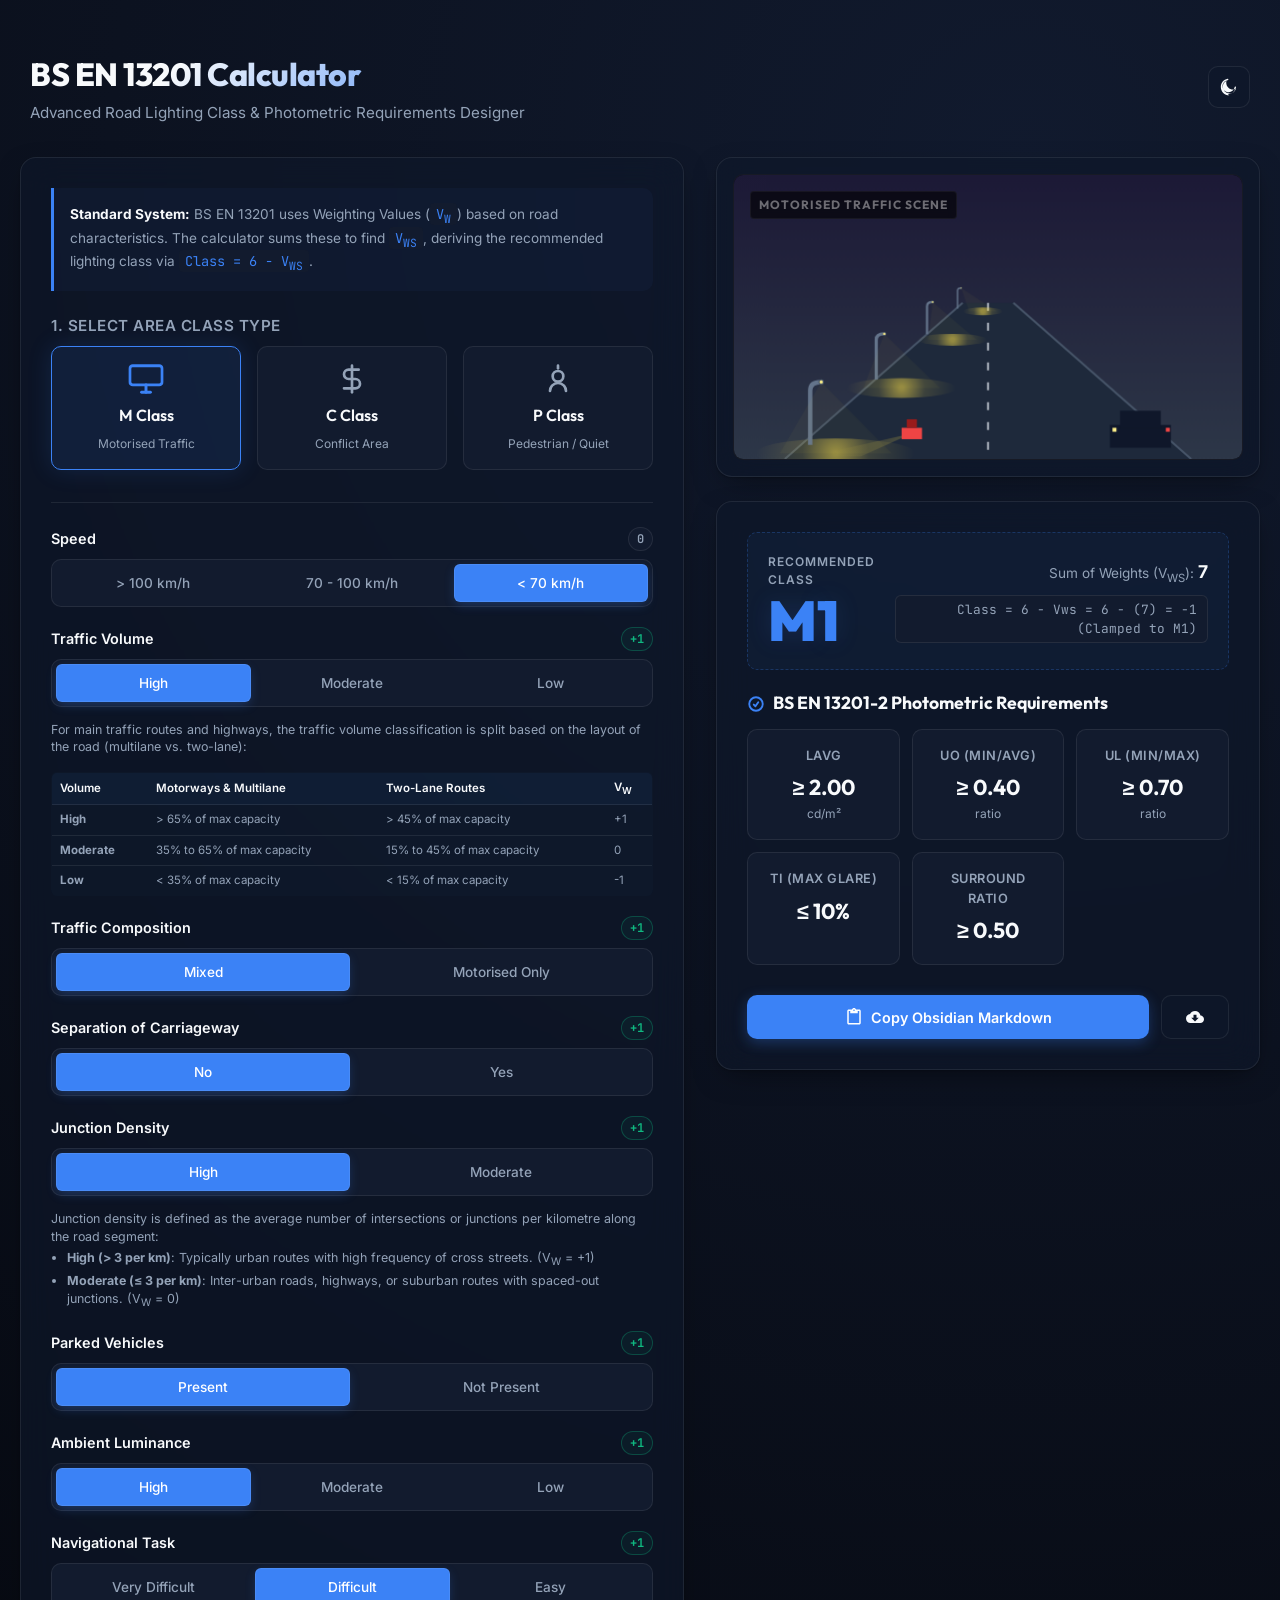
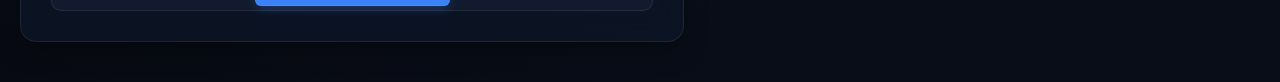
==== commit bfcec9d5: "Add files via upload" ====
--- a/index.html
+++ b/index.html
@@ -737,6 +737,42 @@
             height: 18px;
             fill: currentColor;
         }
+
+        /* Param explanation helpers */
+        .param-help-text {
+            font-size: 0.78rem;
+            color: var(--text-muted);
+            line-height: 1.4;
+            margin-top: 6px;
+        }
+        
+        .param-help-table {
+            width: 100%;
+            border-collapse: collapse;
+            margin-top: 8px;
+            font-size: 0.72rem;
+            color: var(--text-muted);
+            background: rgba(59, 130, 246, 0.02);
+            border-radius: var(--radius-sm);
+            overflow: hidden;
+            border: 1px solid var(--border);
+        }
+        
+        .param-help-table th, .param-help-table td {
+            padding: 6px 8px;
+            text-align: left;
+            border-bottom: 1px solid var(--border);
+        }
+        
+        .param-help-table th {
+            background: rgba(59, 130, 246, 0.05);
+            color: var(--text-main);
+            font-weight: 600;
+        }
+        
+        .param-help-table tr:last-child td {
+            border-bottom: none;
+        }
     </style>
 </head>
 <body>
@@ -832,6 +868,39 @@
                             <button class="pill-btn" data-value="0">Moderate</button>
                             <button class="pill-btn" data-value="-1">Low</button>
                         </div>
+                        <div class="param-help-text">
+                            For main traffic routes and highways, the traffic volume classification is split based on the layout of the road (multilane vs. two-lane):
+                        </div>
+                        <table class="param-help-table">
+                            <thead>
+                                <tr>
+                                    <th>Volume</th>
+                                    <th>Motorways &amp; Multilane</th>
+                                    <th>Two-Lane Routes</th>
+                                    <th>V<sub>W</sub></th>
+                                </tr>
+                            </thead>
+                            <tbody>
+                                <tr>
+                                    <td><strong>High</strong></td>
+                                    <td>&gt; 65% of max capacity</td>
+                                    <td>&gt; 45% of max capacity</td>
+                                    <td>+1</td>
+                                </tr>
+                                <tr>
+                                    <td><strong>Moderate</strong></td>
+                                    <td>35% to 65% of max capacity</td>
+                                    <td>15% to 45% of max capacity</td>
+                                    <td>0</td>
+                                </tr>
+                                <tr>
+                                    <td><strong>Low</strong></td>
+                                    <td>&lt; 35% of max capacity</td>
+                                    <td>&lt; 15% of max capacity</td>
+                                    <td>-1</td>
+                                </tr>
+                            </tbody>
+                        </table>
                     </div>
                     <div class="param-group">
                         <div class="param-header"><label>Traffic Composition</label><span class="weight-badge" id="badge-M-composition">0</span></div>
@@ -852,6 +921,13 @@
                         <div class="pill-select-group custom-select-group" data-param="junction" data-type="M">
                             <button class="pill-btn active active-primary" data-value="1">High</button>
                             <button class="pill-btn" data-value="0">Moderate</button>
+                        </div>
+                        <div class="param-help-text">
+                            Junction density is defined as the average number of intersections or junctions per kilometre along the road segment:
+                            <ul style="margin-left: 16px; margin-top: 4px; display: flex; flex-direction: column; gap: 2px;">
+                                <li><strong>High (&gt; 3 per km)</strong>: Typically urban routes with high frequency of cross streets. (V<sub>W</sub> = +1)</li>
+                                <li><strong>Moderate (&le; 3 per km)</strong>: Inter-urban roads, highways, or suburban routes with spaced-out junctions. (V<sub>W</sub> = 0)</li>
+                            </ul>
                         </div>
                     </div>
                     <div class="param-group">
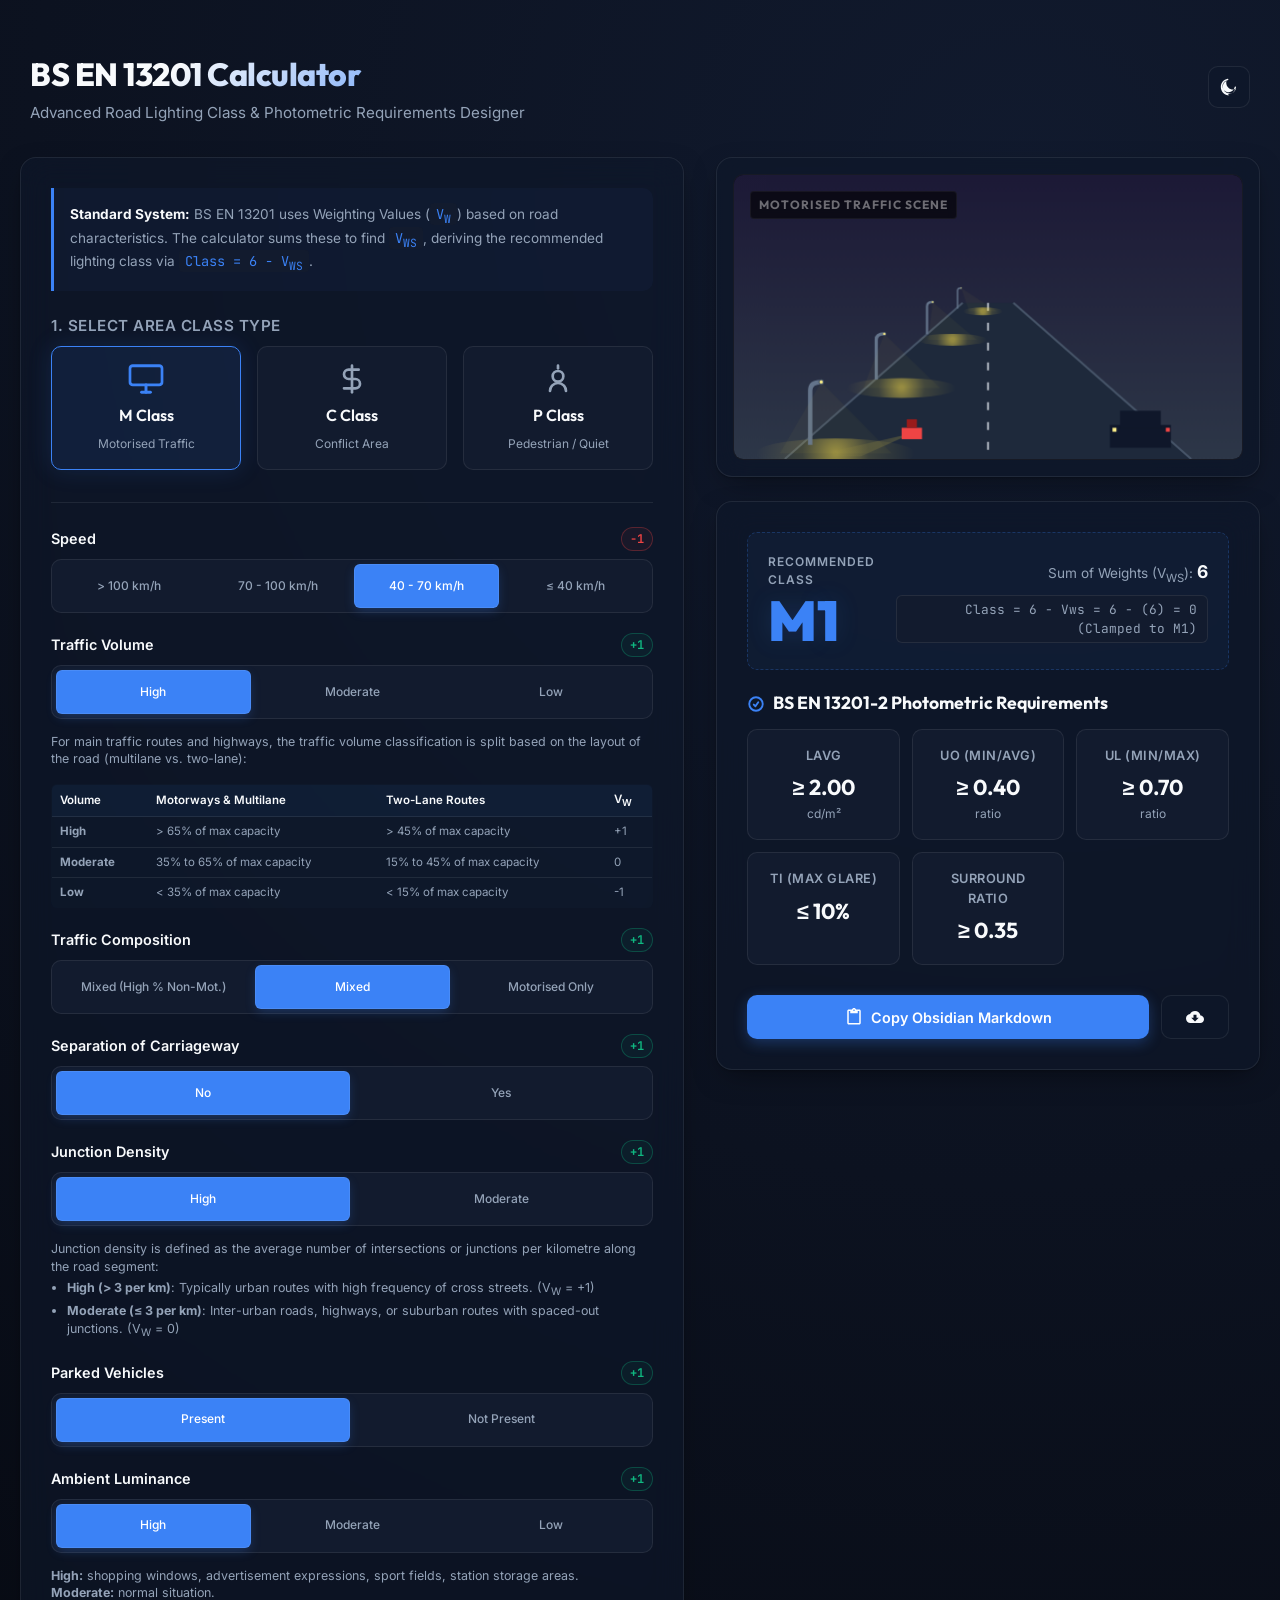
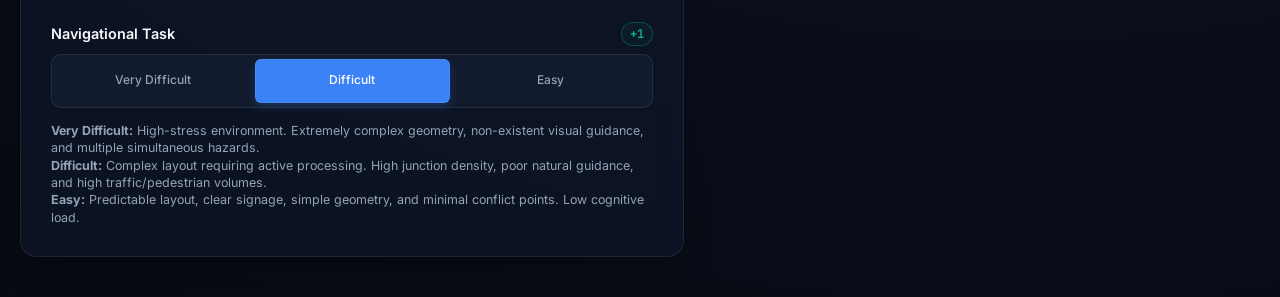
==== commit de4e5d0e: "Add files via upload" ====
--- a/index.html
+++ b/index.html
@@ -303,16 +303,20 @@
             background: transparent;
             border: none;
             color: var(--text-muted);
-            padding: 10px 8px;
+            padding: 8px 4px;
             border-radius: var(--radius-sm);
             cursor: pointer;
-            font-size: 0.85rem;
+            font-size: 0.75rem;
             font-weight: 500;
             font-family: inherit;
             transition: var(--transition);
-            white-space: nowrap;
-            overflow: hidden;
-            text-overflow: ellipsis;
+            white-space: normal;
+            line-height: 1.2;
+            display: flex;
+            align-items: center;
+            justify-content: center;
+            text-align: center;
+            min-height: 44px;
         }
 
         .pill-btn:hover {
@@ -858,7 +862,8 @@
                         <div class="pill-select-group custom-select-group" data-param="speed" data-type="M">
                             <button class="pill-btn" data-value="2">> 100 km/h</button>
                             <button class="pill-btn" data-value="1">70 - 100 km/h</button>
-                            <button class="pill-btn active active-primary" data-value="0">&lt; 70 km/h</button>
+                            <button class="pill-btn active active-primary" data-value="-1">40 - 70 km/h</button>
+                            <button class="pill-btn" data-value="-2">≤ 40 km/h</button>
                         </div>
                     </div>
                     <div class="param-group">
@@ -905,6 +910,7 @@
                     <div class="param-group">
                         <div class="param-header"><label>Traffic Composition</label><span class="weight-badge" id="badge-M-composition">0</span></div>
                         <div class="pill-select-group custom-select-group" data-param="composition" data-type="M">
+                            <button class="pill-btn" data-value="2">Mixed (High % Non-Mot.)</button>
                             <button class="pill-btn active active-primary" data-value="1">Mixed</button>
                             <button class="pill-btn" data-value="0">Motorised Only</button>
                         </div>
@@ -944,6 +950,10 @@
                             <button class="pill-btn" data-value="0">Moderate</button>
                             <button class="pill-btn" data-value="-1">Low</button>
                         </div>
+                        <div class="param-help-text">
+                            <strong>High:</strong> shopping windows, advertisement expressions, sport fields, station storage areas.<br>
+                            <strong>Moderate:</strong> normal situation.
+                        </div>
                     </div>
                     <div class="param-group">
                         <div class="param-header"><label>Navigational Task</label><span class="weight-badge" id="badge-M-navigation">0</span></div>
@@ -952,6 +962,11 @@
                             <button class="pill-btn active active-primary" data-value="1">Difficult</button>
                             <button class="pill-btn" data-value="0">Easy</button>
                         </div>
+                        <div class="param-help-text">
+                            <strong>Very Difficult:</strong> High-stress environment. Extremely complex geometry, non-existent visual guidance, and multiple simultaneous hazards.<br>
+                            <strong>Difficult:</strong> Complex layout requiring active processing. High junction density, poor natural guidance, and high traffic/pedestrian volumes.<br>
+                            <strong>Easy:</strong> Predictable layout, clear signage, simple geometry, and minimal conflict points. Low cognitive load.
+                        </div>
                     </div>
                 </div>
 
@@ -960,9 +975,10 @@
                     <div class="param-group">
                         <div class="param-header"><label>Speed</label><span class="weight-badge" id="badge-C-speed">0</span></div>
                         <div class="pill-select-group custom-select-group" data-param="speed" data-type="C">
-                            <button class="pill-btn" data-value="2">> 100 km/h</button>
-                            <button class="pill-btn" data-value="1">70 - 100 km/h</button>
-                            <button class="pill-btn active active-primary" data-value="0">&lt; 70 km/h</button>
+                            <button class="pill-btn" data-value="3">Very High >100 km/h</button>
+                            <button class="pill-btn" data-value="2">High 70-100</button>
+                            <button class="pill-btn active active-primary" data-value="0">Mod. 40-70</button>
+                            <button class="pill-btn" data-value="-1">Low < 40</button>
                         </div>
                     </div>
                     <div class="param-group">
@@ -976,6 +992,7 @@
                     <div class="param-group">
                         <div class="param-header"><label>Traffic Composition</label><span class="weight-badge" id="badge-C-composition">0</span></div>
                         <div class="pill-select-group custom-select-group" data-param="composition" data-type="C">
+                            <button class="pill-btn" data-value="2">Mixed (High % Non-Mot.)</button>
                             <button class="pill-btn active active-primary" data-value="1">Mixed</button>
                             <button class="pill-btn" data-value="0">Motorised Only</button>
                         </div>
@@ -994,6 +1011,10 @@
                             <button class="pill-btn" data-value="0">Moderate</button>
                             <button class="pill-btn" data-value="-1">Low</button>
                         </div>
+                        <div class="param-help-text">
+                            <strong>High:</strong> shopping windows, advertisement expressions, sport fields, station storage areas.<br>
+                            <strong>Moderate:</strong> normal situation.
+                        </div>
                     </div>
                     <div class="param-group">
                         <div class="param-header"><label>Navigational Task</label><span class="weight-badge" id="badge-C-navigation">0</span></div>
@@ -1002,6 +1023,11 @@
                             <button class="pill-btn active active-primary" data-value="1">Difficult</button>
                             <button class="pill-btn" data-value="0">Easy</button>
                         </div>
+                        <div class="param-help-text">
+                            <strong>Very Difficult:</strong> High-stress environment. Extremely complex geometry, non-existent visual guidance, and multiple simultaneous hazards.<br>
+                            <strong>Difficult:</strong> Complex layout requiring active processing. High junction density, poor natural guidance, and high traffic/pedestrian volumes.<br>
+                            <strong>Easy:</strong> Predictable layout, clear signage, simple geometry, and minimal conflict points. Low cognitive load.
+                        </div>
                     </div>
                 </div>
 
@@ -1010,7 +1036,7 @@
                     <div class="param-group">
                         <div class="param-header"><label>Travel Speed</label><span class="weight-badge" id="badge-P-speed">0</span></div>
                         <div class="pill-select-group custom-select-group" data-param="speed" data-type="P">
-                            <button class="pill-btn active active-primary" data-value="1">Low</button>
+                            <button class="pill-btn active active-primary" data-value="1">Low v <= 40km/h</button>
                             <button class="pill-btn" data-value="0">Walking/Very Low</button>
                         </div>
                     </div>
@@ -1021,12 +1047,20 @@
                             <button class="pill-btn" data-value="0">Normal</button>
                             <button class="pill-btn" data-value="-1">Quiet</button>
                         </div>
+                        <div class="param-help-text">
+                            <strong>Busy:</strong> High-density, heavy user volumes (town centers, shopping districts, transit hubs). Continuous flow where facial recognition is critical.<br>
+                            <strong>Normal:</strong> Moderate, steady traffic (residential streets, village pathways). Normal patterns with enough space to move freely.<br>
+                            <strong>Quiet:</strong> Very low volumes (local access, cul-de-sacs, rural paths). Infrequent night-time usage.
+                        </div>
                     </div>
                     <div class="param-group">
                         <div class="param-header"><label>Traffic Composition</label><span class="weight-badge" id="badge-P-composition">0</span></div>
                         <div class="pill-select-group custom-select-group" data-param="composition" data-type="P">
-                            <button class="pill-btn active active-primary" data-value="1">Mixed</button>
-                            <button class="pill-btn" data-value="0">Pedestrians Only</button>
+                            <button class="pill-btn" data-value="2">Peds, Cyc & Mot</button>
+                            <button class="pill-btn" data-value="1">Peds & Mot</button>
+                            <button class="pill-btn" data-value="1">Peds & Cyc</button>
+                            <button class="pill-btn active active-primary" data-value="0">Peds Only</button>
+                            <button class="pill-btn" data-value="0">Cyc Only</button>
                         </div>
                     </div>
                     <div class="param-group">
@@ -1042,6 +1076,10 @@
                             <button class="pill-btn active active-primary" data-value="1">High</button>
                             <button class="pill-btn" data-value="0">Moderate</button>
                             <button class="pill-btn" data-value="-1">Low</button>
+                        </div>
+                        <div class="param-help-text">
+                            <strong>High:</strong> shopping windows, advertisement expressions, sport fields, station storage areas.<br>
+                            <strong>Moderate:</strong> normal situation.
                         </div>
                     </div>
                     <div class="param-group">
@@ -1151,12 +1189,12 @@
 <script>
     // System Constants
     const standards = {
-        'M1': { Lavg: '2.00', Uo: '0.40', Ul: '0.70', TI: '10%', SR: '0.50' },
-        'M2': { Lavg: '1.50', Uo: '0.40', Ul: '0.70', TI: '10%', SR: '0.50' },
-        'M3': { Lavg: '1.00', Uo: '0.40', Ul: '0.60', TI: '15%', SR: '0.50' },
-        'M4': { Lavg: '0.75', Uo: '0.40', Ul: '0.60', TI: '15%', SR: '0.50' },
-        'M5': { Lavg: '0.50', Uo: '0.35', Ul: '0.40', TI: '15%', SR: '0.50' },
-        'M6': { Lavg: '0.30', Uo: '0.35', Ul: '0.40', TI: '15%', SR: 'Not Req' },
+        'M1': { Lavg: '2.00', Uo: '0.40', Ul: '0.70', TI: '10%', SR: '0.35' },
+        'M2': { Lavg: '1.50', Uo: '0.40', Ul: '0.70', TI: '10%', SR: '0.35' },
+        'M3': { Lavg: '1.00', Uo: '0.40', Ul: '0.60', TI: '15%', SR: '0.30' },
+        'M4': { Lavg: '0.75', Uo: '0.40', Ul: '0.60', TI: '15%', SR: '0.30' },
+        'M5': { Lavg: '0.50', Uo: '0.35', Ul: '0.40', TI: '15%', SR: '0.30' },
+        'M6': { Lavg: '0.30', Uo: '0.35', Ul: '0.40', TI: '20%', SR: '0.30' },
         
         'C0': { Eavg: '50.0', Uo: '0.40' },
         'C1': { Eavg: '30.0', Uo: '0.40' },
@@ -1278,6 +1316,23 @@
                   <text x="230" y="80" fill="#ef4444" font-size="9" font-family="sans-serif" text-anchor="middle">Emin point</text>
                   <text x="150" y="40" fill="#f8fafc" font-size="12" text-anchor="middle" font-family="sans-serif">Minimum Illuminance Point Verification</text>
                   <text x="150" y="108" fill="#94a3b8" font-size="10" text-anchor="middle" font-family="sans-serif">Target: Ensure the darkest spot does not drop below Emin</text>`
+        },
+        'Evmin': {
+            name: 'Minimum Vertical Illuminance',
+            desc: 'The minimum amount of illuminance falling on a vertical plane at a specific height (typically 1.5m), used to ensure people\'s faces and vertical objects are visible.',
+            context: 'Crucial for crime prevention and personal security as it allows pedestrians to recognize faces from a distance.',
+            svg: `<rect width="300" height="120" rx="6" fill="#121b2e" stroke="rgba(255,255,255,0.05)"/>
+                  <line x1="150" y1="20" x2="150" y2="100" stroke="#3b82f6" stroke-width="2"/>
+                  <path d="M 130 40 L 170 40 L 170 80 L 130 80 Z" fill="rgba(59, 130, 246, 0.2)" stroke="#3b82f6"/>
+                  <text x="150" y="112" fill="#94a3b8" font-size="10" text-anchor="middle" font-family="sans-serif">Vertical Plane Illuminance (lx)</text>`
+        },
+        'Escmin': {
+            name: 'Minimum Semi-cylindrical Illuminance',
+            desc: 'The minimum illuminance falling on a semi-cylindrical surface, providing a better measure of the visibility of 3D objects like human faces than vertical illuminance alone.',
+            context: 'Used in high-security areas to ensure robust facial recognition and threat detection from multiple angles.',
+            svg: `<rect width="300" height="120" rx="6" fill="#121b2e" stroke="rgba(255,255,255,0.05)"/>
+                  <path d="M 130 30 A 20 50 0 0 1 170 30 L 170 90 A 20 50 0 0 1 130 90 Z" fill="rgba(16, 185, 129, 0.2)" stroke="#10b981"/>
+                  <text x="150" y="112" fill="#94a3b8" font-size="10" text-anchor="middle" font-family="sans-serif">Semi-cylindrical Illuminance (lx)</text>`
         }
     };
 
@@ -1443,9 +1498,29 @@
     // 3. Render Metric Specification Cards
     function renderRequirements(calculatedClass) {
         requirementsContainer.innerHTML = '';
-        const specs = standards[calculatedClass];
+        let specs = {...standards[calculatedClass]};
 
         if (!specs) return;
+
+        // Extra requirements for Facial Recognition in P Class
+        if (currentAreaType === 'P') {
+            const facialGroup = document.querySelector('.custom-select-group[data-type="P"][data-param="facial"]');
+            const facialActive = facialGroup && facialGroup.querySelector('.pill-btn.active').getAttribute('data-value') === '1';
+            
+            if (facialActive) {
+                const facialSpecs = {
+                    'P1': { Evmin: '5.0', Escmin: '5.0' },
+                    'P2': { Evmin: '3.0', Escmin: '2.0' },
+                    'P3': { Evmin: '2.5', Escmin: '1.5' },
+                    'P4': { Evmin: '1.5', Escmin: '1.0' },
+                    'P5': { Evmin: '1.0', Escmin: '0.6' },
+                    'P6': { Evmin: '0.6', Escmin: '0.2' }
+                };
+                if (facialSpecs[calculatedClass]) {
+                    Object.assign(specs, facialSpecs[calculatedClass]);
+                }
+            }
+        }
 
         Object.entries(specs).forEach(([key, value]) => {
             const card = document.createElement('div');
@@ -1461,6 +1536,8 @@
             else if (key === 'SR') { label = 'Surround Ratio'; unit = ''; }
             else if (key === 'Eavg') { label = 'Eavg'; unit = 'lx'; }
             else if (key === 'Emin') { label = 'Emin'; unit = 'lx'; }
+            else if (key === 'Evmin') { label = 'Ev,min'; unit = 'lx'; }
+            else if (key === 'Escmin') { label = 'Esc,min'; unit = 'lx'; }
 
             // Clean standard comparison sign for display
             let displayVal = value;
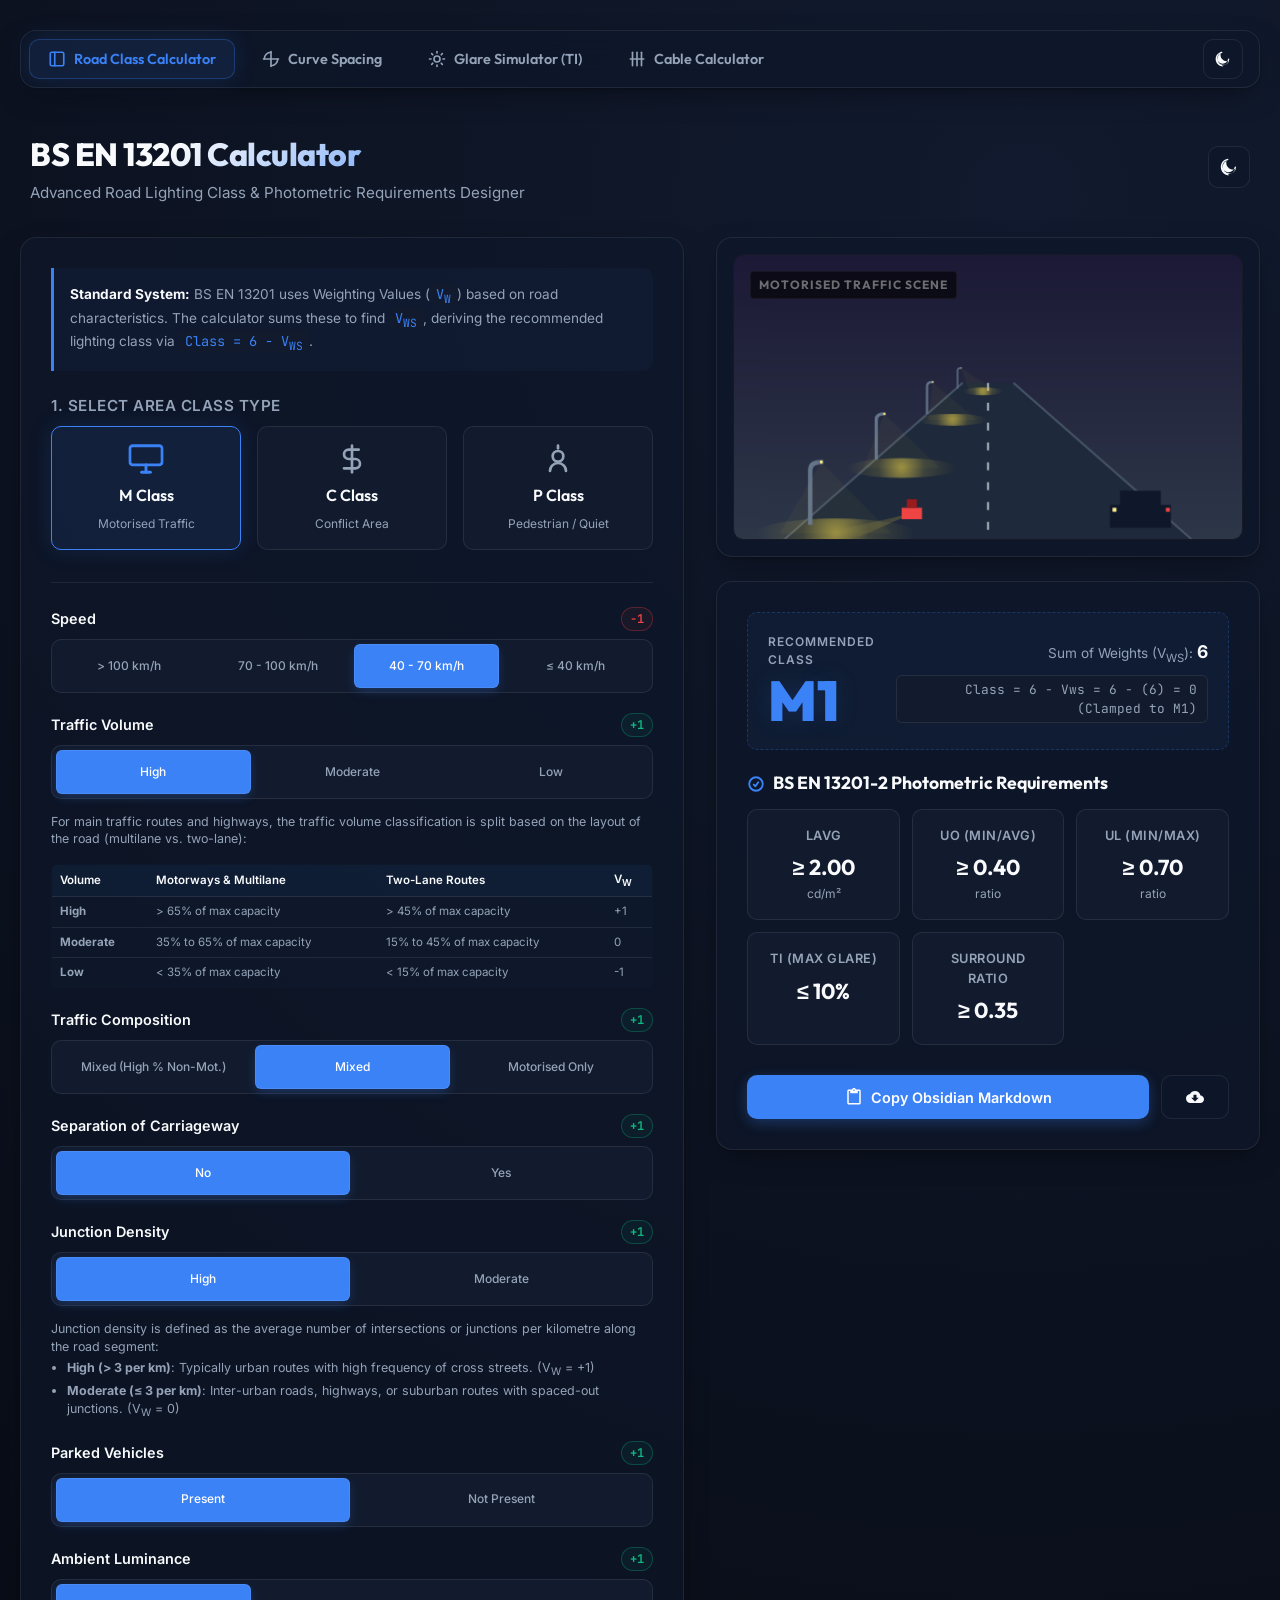
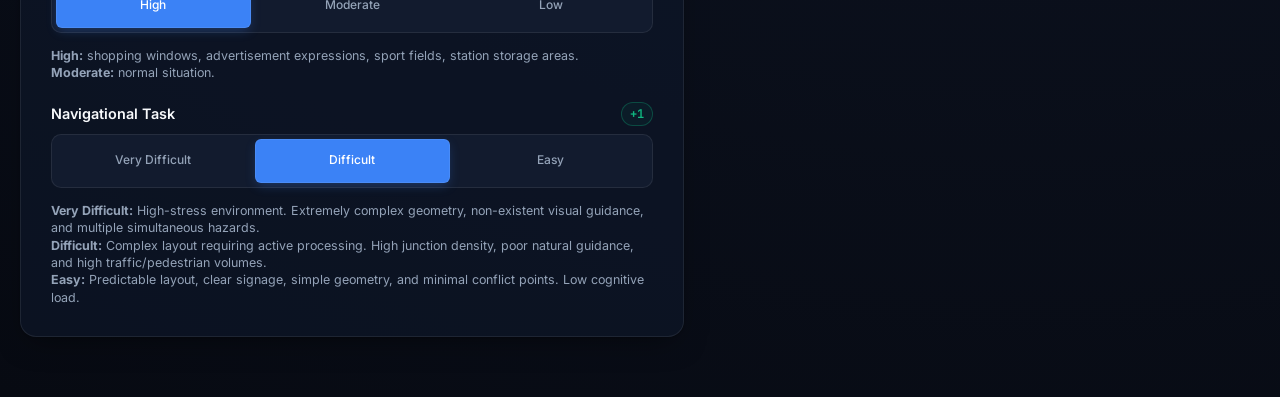
==== commit 3fc7b50f: "Add files via upload Added Tabs with useful tools" ====
--- a/index.html
+++ b/index.html
@@ -777,11 +777,212 @@
         .param-help-table tr:last-child td {
             border-bottom: none;
         }
+
+        /* Adjust body for top-aligned layout */
+        body {
+            flex-direction: column;
+            justify-content: flex-start;
+            align-items: center;
+            gap: 0;
+            padding: 30px 20px 60px 20px;
+        }
+
+        /* Portal Navigation Styles */
+        .portal-nav {
+            display: flex;
+            justify-content: space-between;
+            align-items: center;
+            padding: 8px 16px 8px 8px;
+            max-width: 1280px;
+            width: 100%;
+            margin: 0 auto 32px auto;
+            background: var(--bg-card);
+            border-radius: var(--radius-lg);
+            border: 1px solid var(--border);
+            box-shadow: var(--shadow);
+            backdrop-filter: blur(16px);
+            -webkit-backdrop-filter: blur(16px);
+            box-sizing: border-box;
+            transition: var(--transition);
+            gap: 16px;
+        }
+
+        .portal-tabs-list {
+            display: flex;
+            gap: 8px;
+            flex-wrap: wrap;
+            align-items: center;
+        }
+
+        .global-theme-toggle {
+            background: transparent;
+            border: 1px solid var(--border);
+            color: var(--text-main);
+            width: 40px;
+            height: 40px;
+            border-radius: var(--radius-md);
+            cursor: pointer;
+            display: flex;
+            align-items: center;
+            justify-content: center;
+            transition: var(--transition);
+            flex-shrink: 0;
+        }
+
+        .global-theme-toggle:hover {
+            background: var(--bg-input);
+            border-color: var(--primary);
+            color: var(--primary);
+            box-shadow: var(--shadow-glow);
+        }
+
+        .global-theme-toggle svg {
+            width: 18px;
+            height: 18px;
+            fill: currentColor;
+        }
+
+        .portal-nav:hover {
+            border-color: var(--border-hover);
+        }
+
+        .portal-tab {
+            background: transparent;
+            border: 1px solid transparent;
+            color: var(--text-muted);
+            padding: 10px 18px;
+            border-radius: var(--radius-md);
+            cursor: pointer;
+            font-size: 0.9rem;
+            font-weight: 600;
+            font-family: 'Outfit', sans-serif;
+            transition: var(--transition);
+            display: flex;
+            align-items: center;
+            gap: 8px;
+            outline: none;
+        }
+
+        .portal-tab:hover {
+            color: var(--text-main);
+            background: rgba(255, 255, 255, 0.03);
+            border-color: var(--border);
+        }
+
+        [data-theme="light"] .portal-tab:hover {
+            background: rgba(0, 0, 0, 0.02);
+            border-color: var(--border);
+        }
+
+        .portal-tab.active {
+            background: rgba(var(--primary-rgb), 0.1);
+            color: var(--primary);
+            border-color: rgba(var(--primary-rgb), 0.3);
+            box-shadow: var(--shadow-glow);
+        }
+
+        [data-theme="light"] .portal-tab.active {
+            background: rgba(var(--primary-rgb), 0.08);
+            border-color: rgba(var(--primary-rgb), 0.2);
+        }
+
+        .portal-tab .tab-icon {
+            width: 18px;
+            height: 18px;
+            stroke: currentColor;
+            fill: none;
+            stroke-width: 2.2;
+            transition: var(--transition);
+        }
+
+        .tab-content {
+            display: none;
+            width: 100%;
+            max-width: 1280px;
+            margin: 0 auto;
+            box-sizing: border-box;
+        }
+
+        .tab-content.active {
+            display: block;
+            animation: tabFadeIn 0.35s cubic-bezier(0.4, 0, 0.2, 1) forwards;
+        }
+
+        .tool-iframe {
+            width: 100%;
+            height: 820px;
+            border: none;
+            background: transparent;
+            box-shadow: none;
+            display: block;
+        }
+        
+        .tool-iframe:hover {
+            border-color: var(--border-hover);
+        }
+
+        @keyframes tabFadeIn {
+            from {
+                opacity: 0;
+                transform: translateY(8px);
+            }
+            to {
+                opacity: 1;
+                transform: translateY(0);
+            }
+        }
     </style>
 </head>
 <body>
 
-<div class="app-container">
+<nav class="portal-nav glass-card">
+    <div class="portal-tabs-list">
+        <button class="portal-tab active" data-target="tab-road-class">
+            <svg class="tab-icon" viewBox="0 0 24 24" stroke-linecap="round" stroke-linejoin="round">
+                <rect x="3" y="3" width="18" height="18" rx="2" ry="2"></rect>
+                <line x1="9" y1="3" x2="9" y2="21"></line>
+            </svg>
+            Road Class Calculator
+        </button>
+        <button class="portal-tab" data-target="tab-curve-spacing">
+            <svg class="tab-icon" viewBox="0 0 24 24" stroke-linecap="round" stroke-linejoin="round">
+                <path d="M21 12A9 9 0 0 1 12 21M3 12A9 9 0 0 1 12 3"></path>
+                <path d="M12 22V2M22 12H2"></path>
+            </svg>
+            Curve Spacing
+        </button>
+        <button class="portal-tab" data-target="tab-ti-simulation">
+            <svg class="tab-icon" viewBox="0 0 24 24" stroke-linecap="round" stroke-linejoin="round">
+                <path d="M12 2v2M12 20v2M4.93 4.93l1.41 1.41M17.66 17.66l1.41 1.41M2 12h2M20 12h2M6.34 17.66l-1.41 1.41M19.07 4.93l-1.41 1.41"></path>
+                <circle cx="12" cy="12" r="4"></circle>
+            </svg>
+            Glare Simulator (TI)
+        </button>
+        <button class="portal-tab" data-target="tab-cable-calculator">
+            <svg class="tab-icon" viewBox="0 0 24 24" stroke-linecap="round" stroke-linejoin="round">
+                <line x1="6" y1="3" x2="6" y2="21"></line>
+                <line x1="18" y1="3" x2="18" y2="21"></line>
+                <line x1="12" y1="3" x2="12" y2="21"></line>
+                <line x1="3" y1="12" x2="21" y2="12"></line>
+            </svg>
+            Cable Calculator
+        </button>
+    </div>
+    
+    <button class="global-theme-toggle" id="globalThemeToggleBtn" title="Toggle Theme">
+        <!-- Moon Icon -->
+        <svg id="globalThemeMoonIcon" viewBox="0 0 24 24" xmlns="http://www.w3.org/2000/svg">
+            <path d="M12.3 22h-.1c-5.5 0-10-4.5-10-10 0-4.8 3.5-8.9 8.2-9.8.5-.1 1 .3.9.8-.1.5-.6.8-1.1.9-3.4.6-5.9 3.6-5.9 7.1 0 4 3.3 7.3 7.3 7.3 3.5 0 6.5-2.5 7.1-5.9.1-.5.4-1 .9-1.1.5-.1.9.4.8.9-.9 4.7-5 8.2-9.8 8.2zM9.9 4.2c-3.1 1-5.3 3.9-5.3 7.3 0 4.6 3.7 8.3 8.3 8.3 3.4 0 6.3-2.2 7.3-5.3-1 .4-2.1.6-3.2.6-4.6-.1-8.3-3.8-8.3-8.3 0-1.1.2-2.2.6-3.2z"/>
+        </svg>
+        <!-- Sun Icon -->
+        <svg id="globalThemeSunIcon" viewBox="0 0 24 24" xmlns="http://www.w3.org/2000/svg" style="display:none;">
+            <path d="M12 7c-2.8 0-5 2.2-5 5s2.2 5 5 5 5-2.2 5-5-2.2-5-5-5zm0 8c-1.7 0-3-1.3-3-3s1.3-3 3-3 3 1.3 3 3-1.3 3-3 3zm0-10c.6 0 1-.4 1-1V3c0-.6-.4-1-1-1s-1 .4-1 1v1c0 .6.4 1 1 1zm0 14c-.6 0-1 .4-1 1v1c0 .6.4 1 1 1s1-.4 1-1v-1c0-.6-.4-1-1-1zm8.5-7.5c0-.6-.4-1-1-1h-1c-.6 0-1 .4-1 1s.4 1 1 1h1c.6 0 1-.4 1-1zm-14 0c0-.6-.4-1-1-1H3.5c-.6 0-1 .4-1 1s.4 1 1 1h1c.6 0 1-.4 1-1zm11.7-5.7c.4-.4.4-1 0-1.4s-1-.4-1.4 0l-.7.7c-.4.4-.4 1 0 1.4.2.2.5.3.7.3.3 0 .5-.1.7-.3l.7-.7zm-10.6 10.6c.4-.4.4-1 0-1.4s-1-.4-1.4 0l-.7.7c-.4.4-.4 1 0 1.4.2.2.5.3.7.3.3 0 .5-.1.7-.3l.7-.7zm10.6 0c.4.4 1 .4 1.4 0s.4-1 0-1.4l-.7-.7c-.4-.4-1-.4-1.4 0s-.4 1 0 1.4l.7.7zm-10.6-10.6c.4.4 1 .4 1.4 0s.4-1 0-1.4l-.7-.7c-.4-.4-1-.4-1.4 0s-.4 1 0 1.4l.7.7z"/>
+        </svg>
+    </button>
+</nav>
+
+<div id="tab-road-class" class="tab-content active">
+    <div class="app-container">
     
     <!-- Top Header -->
     <header class="header">
@@ -1150,6 +1351,19 @@
         </div>
     </aside>
 
+    </div>
+</div>
+
+<div id="tab-curve-spacing" class="tab-content">
+    <iframe src="Curve_Spacing_Calculator_Visual.html" class="tool-iframe" onload="syncIframeThemes()"></iframe>
+</div>
+
+<div id="tab-ti-simulation" class="tab-content">
+    <iframe src="ti_simulation.html" class="tool-iframe" onload="syncIframeThemes()"></iframe>
+</div>
+
+<div id="tab-cable-calculator" class="tab-content">
+    <iframe src="CableMaster _ Premium Cable Calculator.html" class="tool-iframe" onload="syncIframeThemes()"></iframe>
 </div>
 
 <!-- Metric Guide Modal -->
@@ -2047,6 +2261,9 @@
         
         // Recalculate & redraw simulation with new palettes
         calculate();
+        
+        // Sync themes to nested frames
+        syncIframeThemes();
     }
 
     // 7. Exporters (Obsidian / Markdown)
@@ -2134,8 +2351,159 @@
         document.body.removeChild(link);
     }
 
+    // Tab Theme States (Road Class Calculator is dark by default, all others light/white)
+    const tabThemes = {
+        'tab-road-class': 'dark',
+        'tab-curve-spacing': 'light',
+        'tab-ti-simulation': 'light',
+        'tab-cable-calculator': 'light'
+    };
+
+    function updateGlobalToggleBtnIcon(themeState) {
+        const moonIcon = document.getElementById('globalThemeMoonIcon');
+        const sunIcon = document.getElementById('globalThemeSunIcon');
+        if (!moonIcon || !sunIcon) return;
+        if (themeState === 'dark') {
+            moonIcon.style.display = 'block';
+            sunIcon.style.display = 'none';
+        } else {
+            moonIcon.style.display = 'none';
+            sunIcon.style.display = 'block';
+        }
+    }
+
+    // Sync themes to nested frames based on their individual tab theme state
+    function syncIframeThemes() {
+        document.querySelectorAll('.tool-iframe').forEach(iframe => {
+            try {
+                const doc = iframe.contentDocument || iframe.contentWindow.document;
+                if (!doc) return;
+                
+                const container = iframe.closest('.tab-content');
+                if (!container) return;
+                
+                const tabId = container.id;
+                const activeTheme = tabThemes[tabId] || 'light';
+                
+                doc.documentElement.setAttribute('data-theme', activeTheme);
+                
+                // Trigger specific widget updates if applicable
+                if (iframe.contentWindow.update) {
+                    iframe.contentWindow.update();
+                }
+                if (iframe.contentWindow.updateSimulation) {
+                    iframe.contentWindow.updateSimulation();
+                }
+                if (iframe.contentWindow.calculate) {
+                    iframe.contentWindow.calculate();
+                }
+            } catch (e) {
+                console.warn("Could not sync theme for iframe:", iframe.src, e);
+            }
+        });
+    }
+
+    // Expose function globally so iframe onload attributes can resolve it
+    window.syncIframeThemes = syncIframeThemes;
+
+    // Portal Tabs Engine
+    document.querySelectorAll('.portal-tab').forEach(tab => {
+        tab.addEventListener('click', () => {
+            const targetId = tab.getAttribute('data-target');
+            
+            // Update active tab button
+            document.querySelectorAll('.portal-tab').forEach(t => t.classList.remove('active'));
+            tab.classList.add('active');
+            
+            // Update active tab content
+            document.querySelectorAll('.tab-content').forEach(c => c.classList.remove('active'));
+            const activeContent = document.getElementById(targetId);
+            if (activeContent) {
+                activeContent.classList.add('active');
+            }
+
+            // Sync the outer page theme and global button icon to match the selected tab's theme
+            const activeTheme = tabThemes[targetId];
+            document.documentElement.setAttribute('data-theme', activeTheme);
+            updateGlobalToggleBtnIcon(activeTheme);
+
+            // Sync Road Class Calculator's internal theme variable if switching to it
+            if (targetId === 'tab-road-class') {
+                theme = activeTheme; // sync index.html's global 'theme' variable
+                const moonIcon = document.getElementById('themeMoonIcon');
+                const sunIcon = document.getElementById('themeSunIcon');
+                if (moonIcon && sunIcon) {
+                    if (activeTheme === 'dark') {
+                        moonIcon.style.display = 'block';
+                        sunIcon.style.display = 'none';
+                    } else {
+                        moonIcon.style.display = 'none';
+                        sunIcon.style.display = 'block';
+                    }
+                }
+                calculate();
+            }
+            
+            // Trigger window resize event to force canvas redraws and geometry adjustments
+            setTimeout(() => {
+                window.dispatchEvent(new Event('resize'));
+                syncIframeThemes();
+            }, 50);
+        });
+    });
+
+    // Global Theme Toggle Click Handler
+    document.getElementById('globalThemeToggleBtn').addEventListener('click', () => {
+        const activeTabBtn = document.querySelector('.portal-tab.active');
+        const activeTabId = activeTabBtn ? activeTabBtn.getAttribute('data-target') : 'tab-road-class';
+
+        if (activeTabId === 'tab-road-class') {
+            // Trigger internal toggleTheme function of Road Class Calculator
+            toggleTheme();
+            // Sync tabThemes state with updated theme variable
+            tabThemes['tab-road-class'] = theme;
+            updateGlobalToggleBtnIcon(theme);
+        } else {
+            // Toggle iframe tab theme state
+            const currentTheme = tabThemes[activeTabId];
+            const newTheme = currentTheme === 'dark' ? 'light' : 'dark';
+            tabThemes[activeTabId] = newTheme;
+
+            // Set parent portal page theme
+            document.documentElement.setAttribute('data-theme', newTheme);
+            updateGlobalToggleBtnIcon(newTheme);
+
+            // Update the active iframe document
+            const activeContent = document.getElementById(activeTabId);
+            if (activeContent) {
+                const iframe = activeContent.querySelector('.tool-iframe');
+                if (iframe) {
+                    try {
+                        const doc = iframe.contentDocument || iframe.contentWindow.document;
+                        if (doc) {
+                            doc.documentElement.setAttribute('data-theme', newTheme);
+                        }
+                        if (iframe.contentWindow.update) iframe.contentWindow.update();
+                        if (iframe.contentWindow.updateSimulation) iframe.contentWindow.updateSimulation();
+                        if (iframe.contentWindow.calculate) iframe.contentWindow.calculate();
+                    } catch (e) {
+                        console.warn("Error updating iframe theme on toggle:", e);
+                    }
+                }
+            }
+        }
+    });
+
     // Run setup on window load
-    window.addEventListener('load', init);
+    window.addEventListener('load', () => {
+        init();
+        
+        // Initialise global toggle theme icon to dark (matching default Road Class tab)
+        updateGlobalToggleBtnIcon('dark');
+        
+        // Initialise all sub-iframe themes according to tabThemes states (defaults to light/white)
+        syncIframeThemes();
+    });
 </script>
 </body>
 </html>
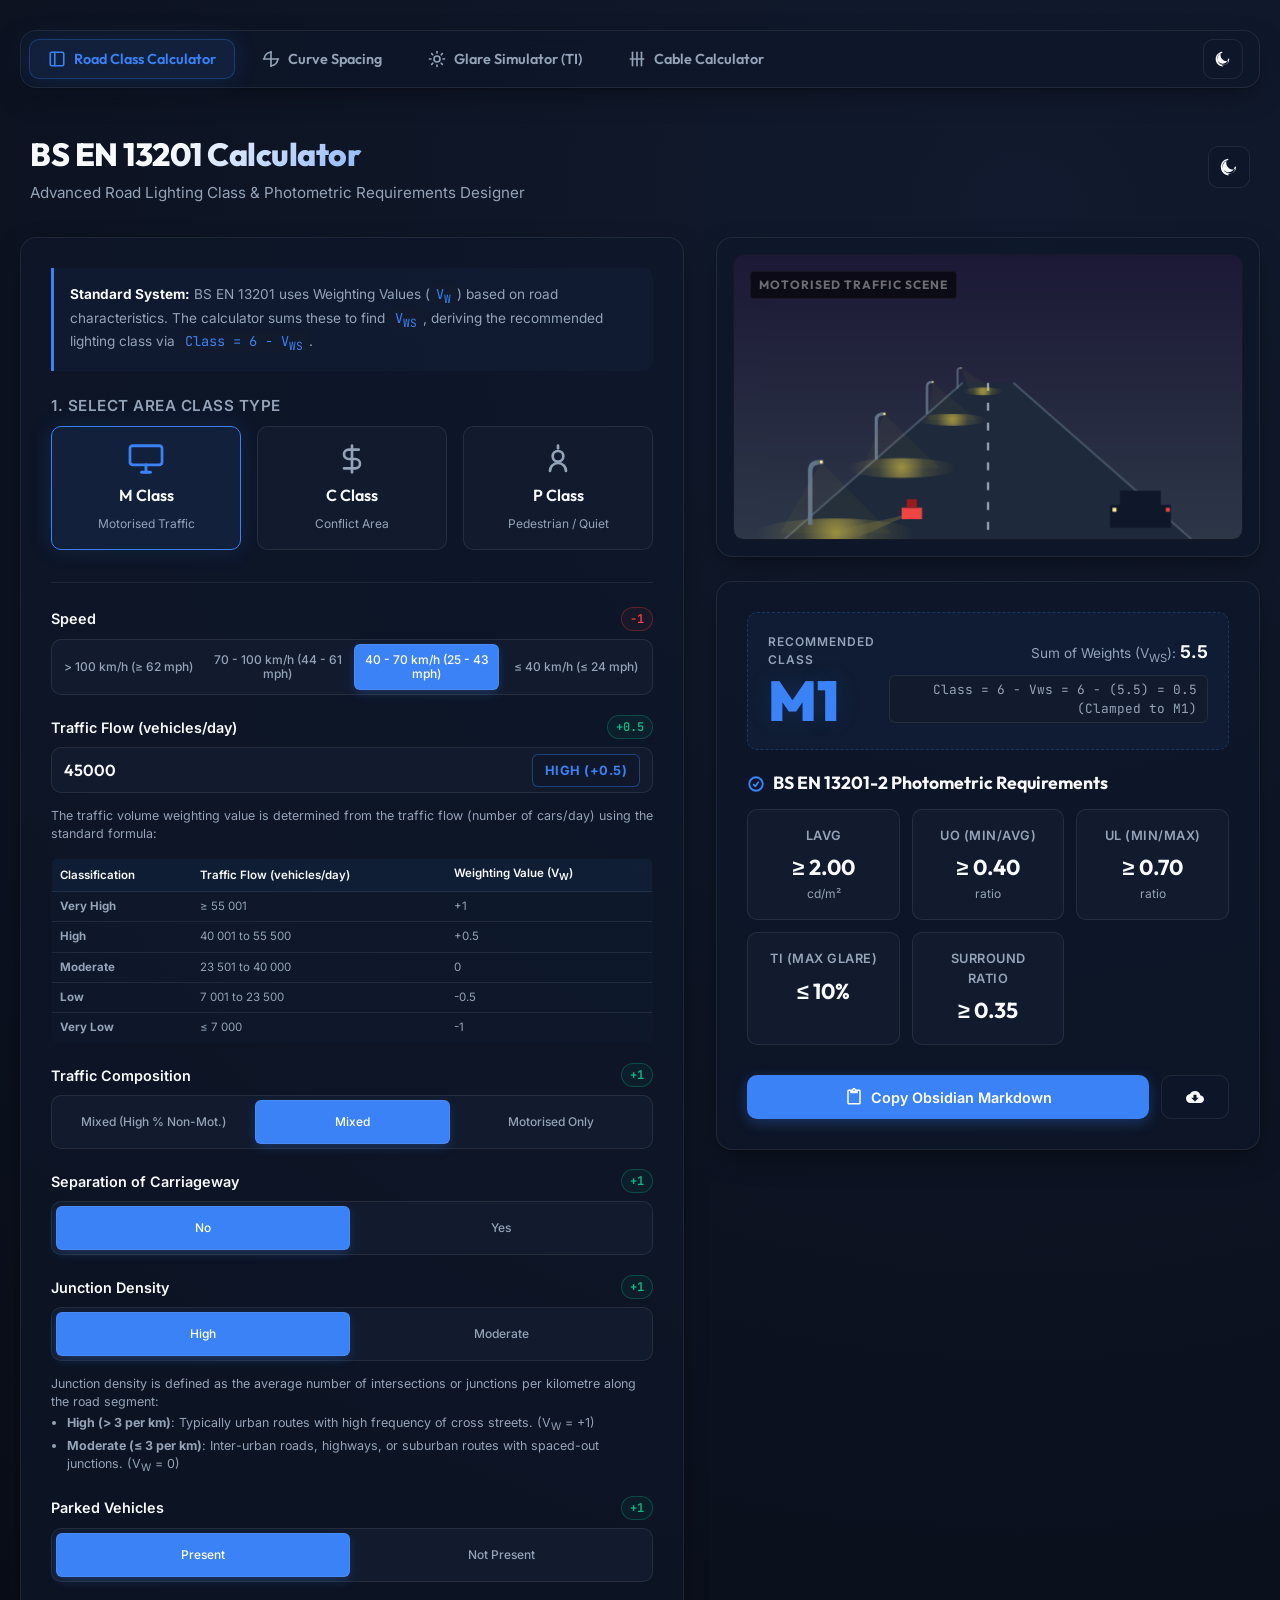
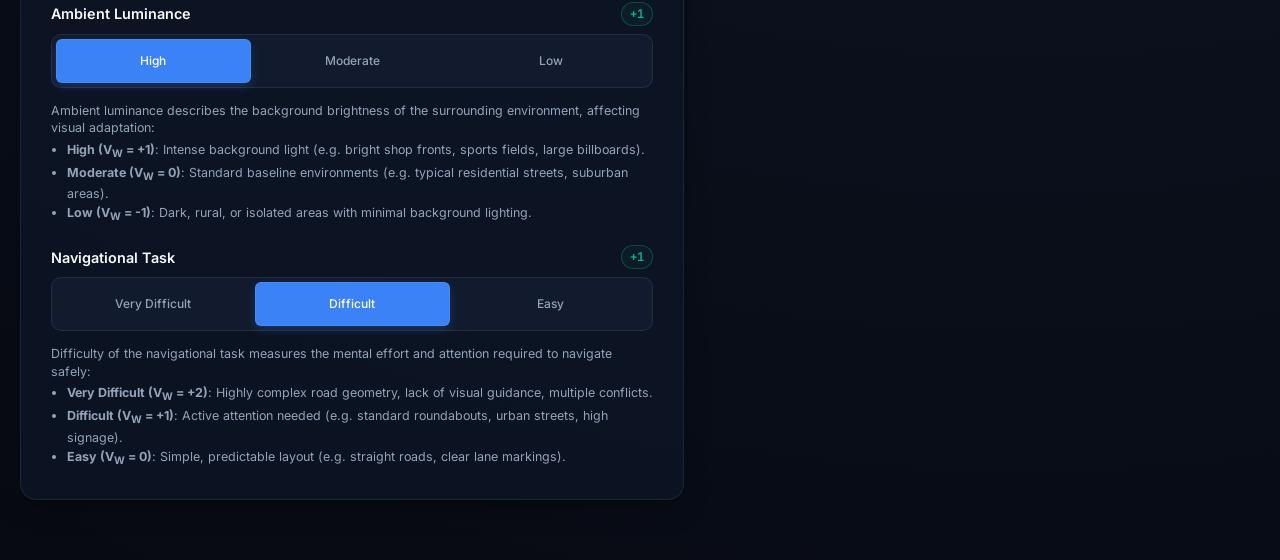
==== commit 3b172499: "Update index.html with traffic flow formula and speed unit additions" ====
--- a/index.html
+++ b/index.html
@@ -356,6 +356,50 @@
             padding: 2px 6px;
             border-radius: 4px;
             color: var(--primary);
+        }
+
+        /* Premium Input Styles */
+        .premium-input-container {
+            display: flex;
+            align-items: center;
+            gap: 12px;
+            background: var(--bg-input);
+            padding: 4px 12px;
+            border-radius: var(--radius-md);
+            border: 1px solid var(--border);
+            transition: var(--transition);
+        }
+
+        .premium-input-container:focus-within {
+            border-color: var(--primary);
+            box-shadow: var(--shadow-glow);
+        }
+
+        .premium-input {
+            flex: 1;
+            background: transparent;
+            border: none;
+            outline: none;
+            color: var(--text-main);
+            font-family: 'Outfit', sans-serif;
+            font-size: 1rem;
+            font-weight: 600;
+            padding: 8px 0;
+            width: 100%;
+        }
+
+        .premium-input-status {
+            font-size: 0.8rem;
+            font-weight: 700;
+            color: var(--text-muted);
+            background: var(--bg-card);
+            padding: 6px 12px;
+            border-radius: var(--radius-sm);
+            border: 1px solid var(--border);
+            text-transform: uppercase;
+            letter-spacing: 0.5px;
+            white-space: nowrap;
+            transition: var(--transition);
         }
 
         /* Visualizer Column */
@@ -1061,48 +1105,56 @@
                     <div class="param-group">
                         <div class="param-header"><label>Speed</label><span class="weight-badge" id="badge-M-speed">0</span></div>
                         <div class="pill-select-group custom-select-group" data-param="speed" data-type="M">
-                            <button class="pill-btn" data-value="2">> 100 km/h</button>
-                            <button class="pill-btn" data-value="1">70 - 100 km/h</button>
-                            <button class="pill-btn active active-primary" data-value="-1">40 - 70 km/h</button>
-                            <button class="pill-btn" data-value="-2">≤ 40 km/h</button>
+                            <button class="pill-btn" data-value="2">> 100 km/h (≥ 62 mph)</button>
+                            <button class="pill-btn" data-value="1">70 - 100 km/h (44 - 61 mph)</button>
+                            <button class="pill-btn active active-primary" data-value="-1">40 - 70 km/h (25 - 43 mph)</button>
+                            <button class="pill-btn" data-value="-2">≤ 40 km/h (≤ 24 mph)</button>
                         </div>
                     </div>
                     <div class="param-group">
-                        <div class="param-header"><label>Traffic Volume</label><span class="weight-badge" id="badge-M-volume">0</span></div>
-                        <div class="pill-select-group custom-select-group" data-param="volume" data-type="M">
-                            <button class="pill-btn active active-primary" data-value="1">High</button>
-                            <button class="pill-btn" data-value="0">Moderate</button>
-                            <button class="pill-btn" data-value="-1">Low</button>
+                        <div class="param-header">
+                            <label>Traffic Flow (vehicles/day)</label>
+                            <span class="weight-badge" id="badge-M-volume">0</span>
+                        </div>
+                        <div class="premium-input-container" data-param="volume" data-type="M">
+                            <input type="number" id="input-M-flow" class="premium-input" value="45000" min="0" placeholder="Enter number of vehicles/day...">
+                            <span id="status-M-volume" class="premium-input-status">Very High</span>
                         </div>
                         <div class="param-help-text">
-                            For main traffic routes and highways, the traffic volume classification is split based on the layout of the road (multilane vs. two-lane):
+                            The traffic volume weighting value is determined from the traffic flow (number of cars/day) using the standard formula:
                         </div>
                         <table class="param-help-table">
                             <thead>
                                 <tr>
-                                    <th>Volume</th>
-                                    <th>Motorways &amp; Multilane</th>
-                                    <th>Two-Lane Routes</th>
-                                    <th>V<sub>W</sub></th>
+                                    <th>Classification</th>
+                                    <th>Traffic Flow (vehicles/day)</th>
+                                    <th>Weighting Value (V<sub>W</sub>)</th>
                                 </tr>
                             </thead>
                             <tbody>
                                 <tr>
-                                    <td><strong>High</strong></td>
-                                    <td>&gt; 65% of max capacity</td>
-                                    <td>&gt; 45% of max capacity</td>
+                                    <td><strong>Very High</strong></td>
+                                    <td>&ge; 55 001</td>
                                     <td>+1</td>
                                 </tr>
                                 <tr>
+                                    <td><strong>High</strong></td>
+                                    <td>40 001 to 55 500</td>
+                                    <td>+0.5</td>
+                                </tr>
+                                <tr>
                                     <td><strong>Moderate</strong></td>
-                                    <td>35% to 65% of max capacity</td>
-                                    <td>15% to 45% of max capacity</td>
+                                    <td>23 501 to 40 000</td>
                                     <td>0</td>
                                 </tr>
                                 <tr>
                                     <td><strong>Low</strong></td>
-                                    <td>&lt; 35% of max capacity</td>
-                                    <td>&lt; 15% of max capacity</td>
+                                    <td>7 001 to 23 500</td>
+                                    <td>-0.5</td>
+                                </tr>
+                                <tr>
+                                    <td><strong>Very Low</strong></td>
+                                    <td>&le; 7 000</td>
                                     <td>-1</td>
                                 </tr>
                             </tbody>
@@ -1152,8 +1204,12 @@
                             <button class="pill-btn" data-value="-1">Low</button>
                         </div>
                         <div class="param-help-text">
-                            <strong>High:</strong> shopping windows, advertisement expressions, sport fields, station storage areas.<br>
-                            <strong>Moderate:</strong> normal situation.
+                            Ambient luminance describes the background brightness of the surrounding environment, affecting visual adaptation:
+                            <ul style="margin-left: 16px; margin-top: 4px; display: flex; flex-direction: column; gap: 2px;">
+                                <li><strong>High (V<sub>W</sub> = +1)</strong>: Intense background light (e.g. bright shop fronts, sports fields, large billboards).</li>
+                                <li><strong>Moderate (V<sub>W</sub> = 0)</strong>: Standard baseline environments (e.g. typical residential streets, suburban areas).</li>
+                                <li><strong>Low (V<sub>W</sub> = -1)</strong>: Dark, rural, or isolated areas with minimal background lighting.</li>
+                            </ul>
                         </div>
                     </div>
                     <div class="param-group">
@@ -1164,9 +1220,12 @@
                             <button class="pill-btn" data-value="0">Easy</button>
                         </div>
                         <div class="param-help-text">
-                            <strong>Very Difficult:</strong> High-stress environment. Extremely complex geometry, non-existent visual guidance, and multiple simultaneous hazards.<br>
-                            <strong>Difficult:</strong> Complex layout requiring active processing. High junction density, poor natural guidance, and high traffic/pedestrian volumes.<br>
-                            <strong>Easy:</strong> Predictable layout, clear signage, simple geometry, and minimal conflict points. Low cognitive load.
+                            Difficulty of the navigational task measures the mental effort and attention required to navigate safely:
+                            <ul style="margin-left: 16px; margin-top: 4px; display: flex; flex-direction: column; gap: 2px;">
+                                <li><strong>Very Difficult (V<sub>W</sub> = +2)</strong>: Highly complex road geometry, lack of visual guidance, multiple conflicts.</li>
+                                <li><strong>Difficult (V<sub>W</sub> = +1)</strong>: Active attention needed (e.g. standard roundabouts, urban streets, high signage).</li>
+                                <li><strong>Easy (V<sub>W</sub> = 0)</strong>: Simple, predictable layout (e.g. straight roads, clear lane markings).</li>
+                            </ul>
                         </div>
                     </div>
                 </div>
@@ -1176,19 +1235,60 @@
                     <div class="param-group">
                         <div class="param-header"><label>Speed</label><span class="weight-badge" id="badge-C-speed">0</span></div>
                         <div class="pill-select-group custom-select-group" data-param="speed" data-type="C">
-                            <button class="pill-btn" data-value="3">Very High >100 km/h</button>
-                            <button class="pill-btn" data-value="2">High 70-100</button>
-                            <button class="pill-btn active active-primary" data-value="0">Mod. 40-70</button>
-                            <button class="pill-btn" data-value="-1">Low < 40</button>
+                            <button class="pill-btn" data-value="3">Very High > 100 km/h (≥ 62 mph)</button>
+                            <button class="pill-btn" data-value="2">High 70 - 100 km/h (44 - 61 mph)</button>
+                            <button class="pill-btn active active-primary" data-value="0">Mod. 40 - 70 km/h (25 - 43 mph)</button>
+                            <button class="pill-btn" data-value="-1">Low < 40 km/h (≤ 24 mph)</button>
                         </div>
                     </div>
                     <div class="param-group">
-                        <div class="param-header"><label>Traffic Volume</label><span class="weight-badge" id="badge-C-volume">0</span></div>
-                        <div class="pill-select-group custom-select-group" data-param="volume" data-type="C">
-                            <button class="pill-btn active active-primary" data-value="1">High</button>
-                            <button class="pill-btn" data-value="0">Moderate</button>
-                            <button class="pill-btn" data-value="-1">Low</button>
-                        </div>
+                        <div class="param-header">
+                            <label>Traffic Flow (vehicles/day)</label>
+                            <span class="weight-badge" id="badge-C-volume">0</span>
+                        </div>
+                        <div class="premium-input-container" data-param="volume" data-type="C">
+                            <input type="number" id="input-C-flow" class="premium-input" value="45000" min="0" placeholder="Enter number of vehicles/day...">
+                            <span id="status-C-volume" class="premium-input-status">Very High</span>
+                        </div>
+                        <div class="param-help-text">
+                            The traffic volume weighting value for conflict areas is determined from the total traffic flow entering the intersection:
+                        </div>
+                        <table class="param-help-table">
+                            <thead>
+                                <tr>
+                                    <th>Classification</th>
+                                    <th>Traffic Flow (vehicles/day)</th>
+                                    <th>Weighting Value (V<sub>W</sub>)</th>
+                                </tr>
+                            </thead>
+                            <tbody>
+                                <tr>
+                                    <td><strong>Very High</strong></td>
+                                    <td>&ge; 55 001</td>
+                                    <td>+1</td>
+                                </tr>
+                                <tr>
+                                    <td><strong>High</strong></td>
+                                    <td>40 001 to 55 500</td>
+                                    <td>+0.5</td>
+                                </tr>
+                                <tr>
+                                    <td><strong>Moderate</strong></td>
+                                    <td>23 501 to 40 000</td>
+                                    <td>0</td>
+                                </tr>
+                                <tr>
+                                    <td><strong>Low</strong></td>
+                                    <td>7 001 to 23 500</td>
+                                    <td>-0.5</td>
+                                </tr>
+                                <tr>
+                                    <td><strong>Very Low</strong></td>
+                                    <td>&le; 7 000</td>
+                                    <td>-1</td>
+                                </tr>
+                            </tbody>
+                        </table>
                     </div>
                     <div class="param-group">
                         <div class="param-header"><label>Traffic Composition</label><span class="weight-badge" id="badge-C-composition">0</span></div>
@@ -1213,8 +1313,12 @@
                             <button class="pill-btn" data-value="-1">Low</button>
                         </div>
                         <div class="param-help-text">
-                            <strong>High:</strong> shopping windows, advertisement expressions, sport fields, station storage areas.<br>
-                            <strong>Moderate:</strong> normal situation.
+                            Ambient luminance describes the background brightness of the surrounding environment, affecting visual adaptation:
+                            <ul style="margin-left: 16px; margin-top: 4px; display: flex; flex-direction: column; gap: 2px;">
+                                <li><strong>High (V<sub>W</sub> = +1)</strong>: Intense background light (e.g. bright shop fronts, sports fields, large billboards).</li>
+                                <li><strong>Moderate (V<sub>W</sub> = 0)</strong>: Standard baseline environments (e.g. typical residential streets, suburban areas).</li>
+                                <li><strong>Low (V<sub>W</sub> = -1)</strong>: Dark, rural, or isolated areas with minimal background lighting.</li>
+                            </ul>
                         </div>
                     </div>
                     <div class="param-group">
@@ -1225,9 +1329,12 @@
                             <button class="pill-btn" data-value="0">Easy</button>
                         </div>
                         <div class="param-help-text">
-                            <strong>Very Difficult:</strong> High-stress environment. Extremely complex geometry, non-existent visual guidance, and multiple simultaneous hazards.<br>
-                            <strong>Difficult:</strong> Complex layout requiring active processing. High junction density, poor natural guidance, and high traffic/pedestrian volumes.<br>
-                            <strong>Easy:</strong> Predictable layout, clear signage, simple geometry, and minimal conflict points. Low cognitive load.
+                            Difficulty of the navigational task measures the mental effort and attention required to navigate safely:
+                            <ul style="margin-left: 16px; margin-top: 4px; display: flex; flex-direction: column; gap: 2px;">
+                                <li><strong>Very Difficult (V<sub>W</sub> = +2)</strong>: Highly complex road geometry, lack of visual guidance, multiple conflicts.</li>
+                                <li><strong>Difficult (V<sub>W</sub> = +1)</strong>: Active attention needed (e.g. standard roundabouts, urban streets, high signage).</li>
+                                <li><strong>Easy (V<sub>W</sub> = 0)</strong>: Simple, predictable layout (e.g. straight roads, clear lane markings).</li>
+                            </ul>
                         </div>
                     </div>
                 </div>
@@ -1237,7 +1344,7 @@
                     <div class="param-group">
                         <div class="param-header"><label>Travel Speed</label><span class="weight-badge" id="badge-P-speed">0</span></div>
                         <div class="pill-select-group custom-select-group" data-param="speed" data-type="P">
-                            <button class="pill-btn active active-primary" data-value="1">Low v <= 40km/h</button>
+                            <button class="pill-btn active active-primary" data-value="1">Low v ≤ 40 km/h (≤ 25 mph)</button>
                             <button class="pill-btn" data-value="0">Walking/Very Low</button>
                         </div>
                     </div>
@@ -1642,6 +1749,16 @@
         // Setup Window Resizing for Canvas
         window.addEventListener('resize', resizeCanvas);
         
+        // Traffic Flow Input listeners for M and C volume
+        ['M', 'C'].forEach(type => {
+            const flowInput = document.getElementById(`input-${type}-flow`);
+            if (flowInput) {
+                flowInput.addEventListener('input', () => {
+                    calculate();
+                });
+            }
+        });
+
         // Initial Runs
         calculate();
         resizeCanvas();
@@ -1658,7 +1775,7 @@
             const param = group.getAttribute('data-param');
             const activePill = group.querySelector('.pill-btn.active');
             if (activePill) {
-                const val = parseInt(activePill.getAttribute('data-value'));
+                const val = parseFloat(activePill.getAttribute('data-value'));
                 vws += val;
 
                 // Update weight badge style dynamically
@@ -1675,10 +1792,66 @@
             }
         });
 
-        // Formula: Class = 6 - Vws
-        let classNum = 6 - vws;
+        // Special handling for M and C Class Traffic Volume (derived from Traffic Flow input)
+        if (currentAreaType === 'M' || currentAreaType === 'C') {
+            const flowInput = document.getElementById(`input-${currentAreaType}-flow`);
+            const volumeBadge = document.getElementById(`badge-${currentAreaType}-volume`);
+            const volumeStatus = document.getElementById(`status-${currentAreaType}-volume`);
+            
+            if (flowInput) {
+                const flow = parseFloat(flowInput.value) || 0;
+                let val = 0;
+                let statusText = 'Moderate';
+                
+                // Formula:
+                // <= 7000: -1
+                // 7001 to 23500: -0.5
+                // 23501 to 40000: 0
+                // 40001 to 55500: 0.5
+                // >= 55001: 1
+                if (flow <= 7000) {
+                    val = -1;
+                    statusText = 'Very Low';
+                } else if (flow <= 23500) {
+                    val = -0.5;
+                    statusText = 'Low';
+                } else if (flow <= 40000) {
+                    val = 0;
+                    statusText = 'Moderate';
+                } else if (flow <= 55500) {
+                    val = 0.5;
+                    statusText = 'High';
+                } else {
+                    val = 1;
+                    statusText = 'Very High';
+                }
+                
+                vws += val;
+                
+                // Update dynamic readout in input field
+                if (volumeStatus) {
+                    volumeStatus.textContent = `${statusText} (${val > 0 ? '+' : ''}${val})`;
+                    volumeStatus.style.borderColor = val > 0 ? 'rgba(var(--primary-rgb), 0.4)' : 'var(--border)';
+                    volumeStatus.style.color = val > 0 ? 'var(--primary)' : 'var(--text-muted)';
+                }
+                
+                // Update weight badge
+                if (volumeBadge) {
+                    volumeBadge.textContent = val > 0 ? `+${val}` : val;
+                    volumeBadge.className = 'weight-badge';
+                    if (val > 0) {
+                        volumeBadge.classList.add('positive');
+                    } else if (val < 0) {
+                        volumeBadge.classList.add('negative');
+                    }
+                }
+            }
+        }
+
+        // Formula: Class = 6 - Vws (rounded to lower class number/higher lighting requirements if fractional)
+        let classNum = Math.floor(6 - vws);
         let clamped = false;
-        let originalClassNum = classNum;
+        let originalClassNum = 6 - vws;
 
         // Clamp boundaries based on standards
         if (currentAreaType === 'M' || currentAreaType === 'P') {
@@ -1699,6 +1872,8 @@
         let formulaText = `Class = 6 - Vws = 6 - (${vws}) = ${originalClassNum}`;
         if (clamped) {
             formulaText += ` (Clamped to ${finalClass})`;
+        } else if (classNum !== originalClassNum) {
+            formulaText += ` (Rounded to ${finalClass})`;
         }
         formulaDisplay.textContent = formulaText;
 
@@ -2277,14 +2452,32 @@
         if (currentAreaType === 'P') areaTypeFull = 'Pedestrian / Low Speed Pathway';
 
         let paramsMd = '';
-        const activeGroups = document.querySelectorAll(`.custom-select-group[data-type="${currentAreaType}"]`);
-        activeGroups.forEach(group => {
-            const label = group.closest('.param-group').querySelector('label').textContent;
-            const activePill = group.querySelector('.pill-btn.active');
-            const weight = activePill ? activePill.getAttribute('data-value') : '0';
-            const weightText = parseInt(weight) > 0 ? `+${weight}` : weight;
-            paramsMd += `- **${label}**: ${activePill ? activePill.textContent : 'N/A'} (Weighting value: \`${weightText}\`)\n`;
-        });
+        const paramSection = document.getElementById(`section-${currentAreaType}`);
+        if (paramSection) {
+            const paramGroups = paramSection.querySelectorAll('.param-group');
+            paramGroups.forEach(group => {
+                const labelElement = group.querySelector('.param-header label');
+                const label = labelElement ? labelElement.textContent : '';
+                
+                // If it is the Traffic Flow input for M or C Class
+                const flowInput = group.querySelector(`#input-${currentAreaType}-flow`);
+                if (flowInput && (currentAreaType === 'M' || currentAreaType === 'C')) {
+                    const volumeStatus = document.getElementById(`status-${currentAreaType}-volume`);
+                    const volumeBadge = document.getElementById(`badge-${currentAreaType}-volume`);
+                    const flowVal = flowInput.value;
+                    const statusText = volumeStatus ? volumeStatus.textContent : '';
+                    const weightVal = volumeBadge ? volumeBadge.textContent : '0';
+                    paramsMd += `- **${label}**: \`${flowVal}\` vehicles/day (${statusText}, Weighting value: \`${weightVal}\`)\n`;
+                } else {
+                    const activePill = group.querySelector('.pill-btn.active');
+                    if (activePill) {
+                        const weight = activePill.getAttribute('data-value');
+                        const weightText = parseFloat(weight) > 0 ? `+${weight}` : weight;
+                        paramsMd += `- **${label}**: ${activePill.textContent} (Weighting value: \`${weightText}\`)\n`;
+                    }
+                }
+            });
+        }
 
         let reqsMd = '';
         const specs = standards[activeClass];
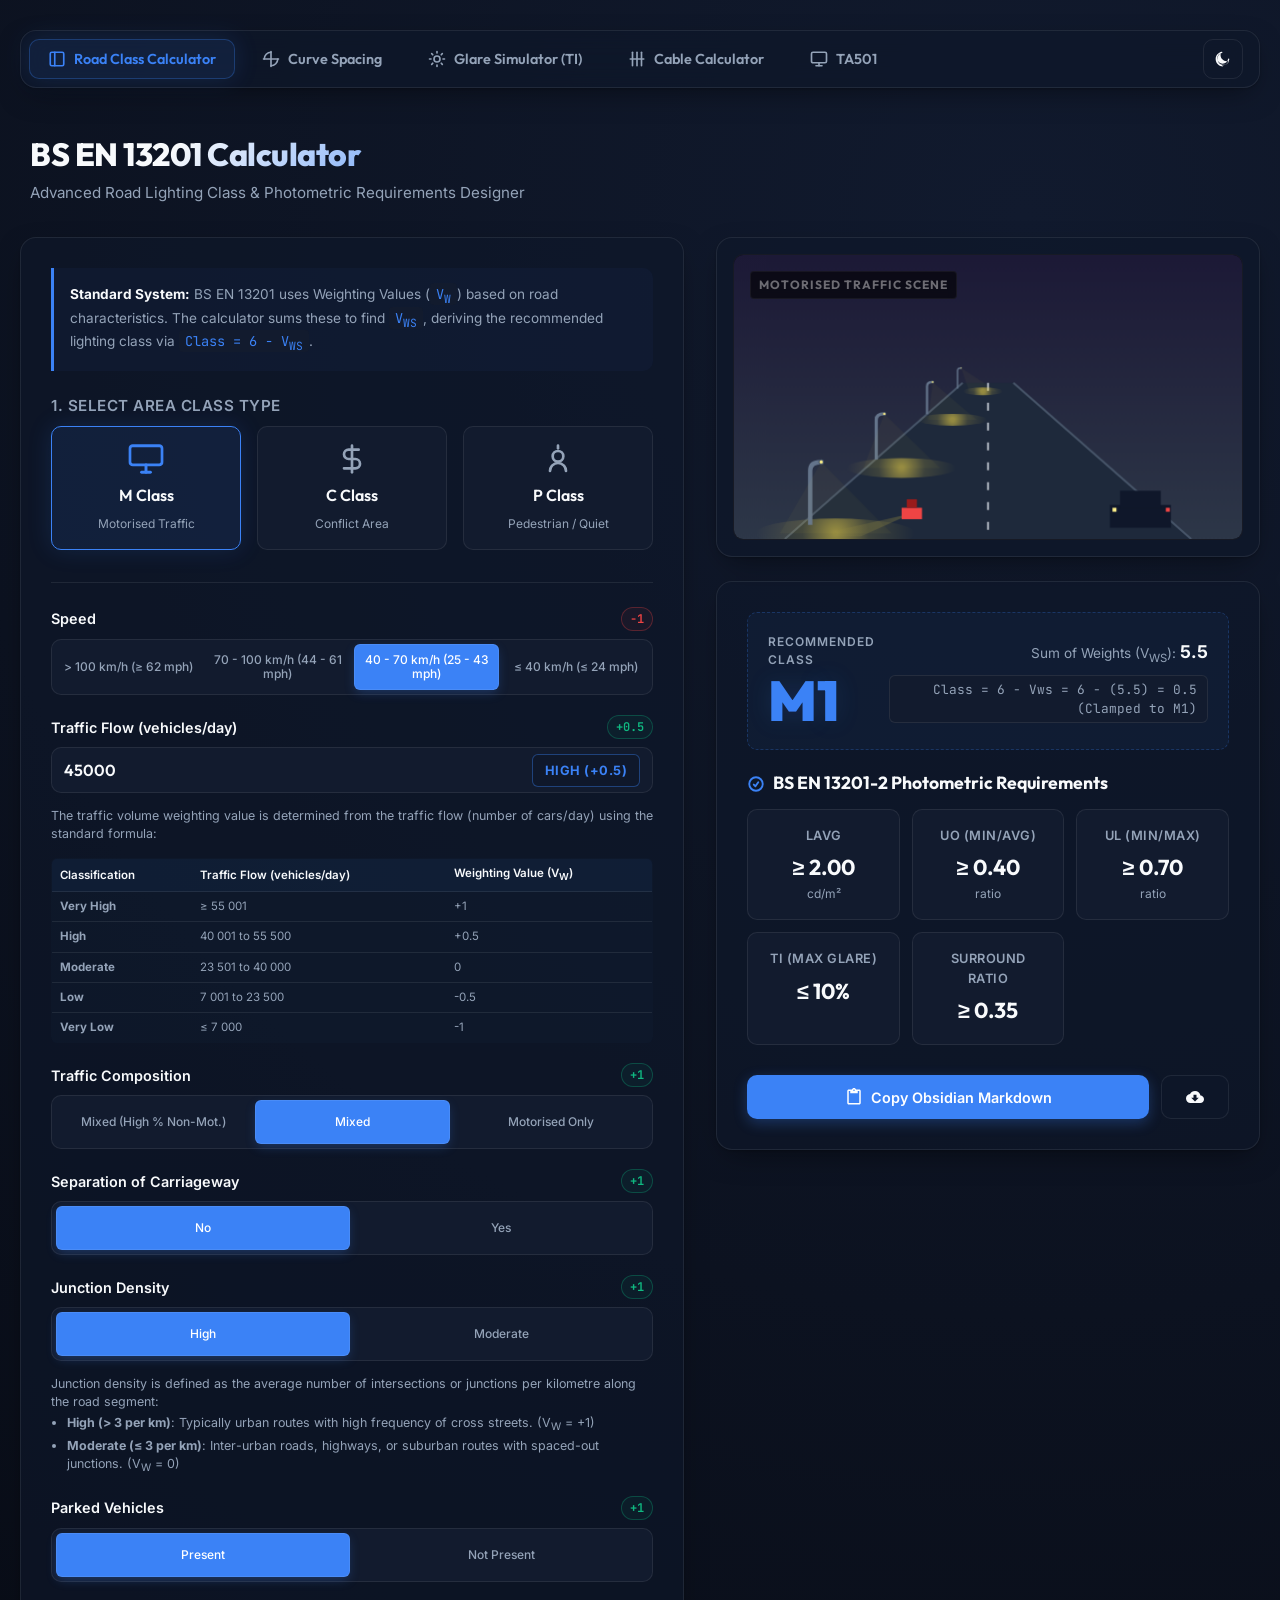
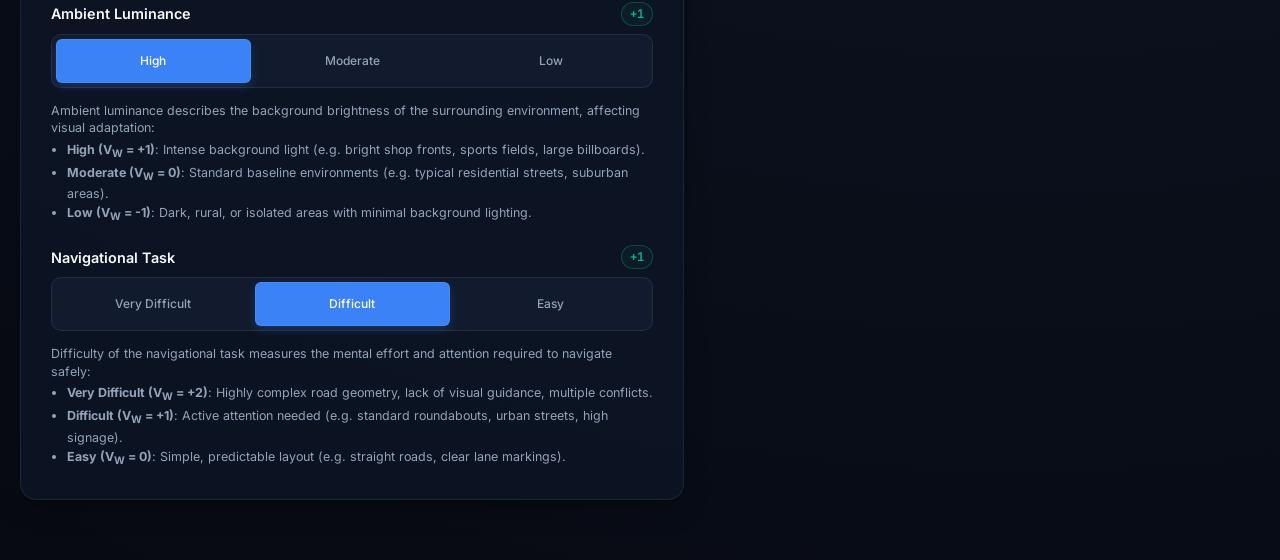
==== commit 86abac76: "Update lighting calculators: global theme sync, fix CORS, update TA 501 math logic" ====
--- a/index.html
+++ b/index.html
@@ -1011,6 +1011,14 @@
             </svg>
             Cable Calculator
         </button>
+        <button class="portal-tab" data-target="tab-ta501">
+            <svg class="tab-icon" viewBox="0 0 24 24" stroke-linecap="round" stroke-linejoin="round">
+                <rect x="2" y="3" width="20" height="14" rx="2" ry="2"></rect>
+                <line x1="8" y1="21" x2="16" y2="21"></line>
+                <line x1="12" y1="17" x2="12" y2="21"></line>
+            </svg>
+            TA501
+        </button>
     </div>
     
     <button class="global-theme-toggle" id="globalThemeToggleBtn" title="Toggle Theme">
@@ -1034,19 +1042,7 @@
             <h1>BS EN 13201 Calculator</h1>
             <p>Advanced Road Lighting Class & Photometric Requirements Designer</p>
         </div>
-        <div class="header-actions">
-            <!-- Theme Toggle -->
-            <button class="action-btn" id="themeToggleBtn" title="Toggle Theme">
-                <!-- Moon Icon -->
-                <svg id="themeMoonIcon" viewBox="0 0 24 24" xmlns="http://www.w3.org/2000/svg">
-                    <path d="M12.3 22h-.1c-5.5 0-10-4.5-10-10 0-4.8 3.5-8.9 8.2-9.8.5-.1 1 .3.9.8-.1.5-.6.8-1.1.9-3.4.6-5.9 3.6-5.9 7.1 0 4 3.3 7.3 7.3 7.3 3.5 0 6.5-2.5 7.1-5.9.1-.5.4-1 .9-1.1.5-.1.9.4.8.9-.9 4.7-5 8.2-9.8 8.2zM9.9 4.2c-3.1 1-5.3 3.9-5.3 7.3 0 4.6 3.7 8.3 8.3 8.3 3.4 0 6.3-2.2 7.3-5.3-1 .4-2.1.6-3.2.6-4.6-.1-8.3-3.8-8.3-8.3 0-1.1.2-2.2.6-3.2z"/>
-                </svg>
-                <!-- Sun Icon -->
-                <svg id="themeSunIcon" viewBox="0 0 24 24" xmlns="http://www.w3.org/2000/svg" style="display:none;">
-                    <path d="M12 7c-2.8 0-5 2.2-5 5s2.2 5 5 5 5-2.2 5-5-2.2-5-5-5zm0 8c-1.7 0-3-1.3-3-3s1.3-3 3-3 3 1.3 3 3-1.3 3-3 3zm0-10c.6 0 1-.4 1-1V3c0-.6-.4-1-1-1s-1 .4-1 1v1c0 .6.4 1 1 1zm0 14c-.6 0-1 .4-1 1v1c0 .6.4 1 1 1s1-.4 1-1v-1c0-.6-.4-1-1-1zm8.5-7.5c0-.6-.4-1-1-1h-1c-.6 0-1 .4-1 1s.4 1 1 1h1c.6 0 1-.4 1-1zm-14 0c0-.6-.4-1-1-1H3.5c-.6 0-1 .4-1 1s.4 1 1 1h1c.6 0 1-.4 1-1zm11.7-5.7c.4-.4.4-1 0-1.4s-1-.4-1.4 0l-.7.7c-.4.4-.4 1 0 1.4.2.2.5.3.7.3.3 0 .5-.1.7-.3l.7-.7zm-10.6 10.6c.4-.4.4-1 0-1.4s-1-.4-1.4 0l-.7.7c-.4.4-.4 1 0 1.4.2.2.5.3.7.3.3 0 .5-.1.7-.3l.7-.7zm10.6 0c.4.4 1 .4 1.4 0s.4-1 0-1.4l-.7-.7c-.4-.4-1-.4-1.4 0s-.4 1 0 1.4l.7.7zm-10.6-10.6c.4.4 1 .4 1.4 0s.4-1 0-1.4l-.7-.7c-.4-.4-1-.4-1.4 0s-.4 1 0 1.4l.7.7z"/>
-                </svg>
-            </button>
-        </div>
+
     </header>
 
     <!-- Controls Column (Left) -->
@@ -1471,6 +1467,10 @@
 
 <div id="tab-cable-calculator" class="tab-content">
     <iframe src="CableMaster _ Premium Cable Calculator.html" class="tool-iframe" onload="syncIframeThemes()"></iframe>
+</div>
+
+<div id="tab-ta501" class="tab-content">
+    <iframe src="ta501_calculator.html" class="tool-iframe" onload="syncIframeThemes()"></iframe>
 </div>
 
 <!-- Metric Guide Modal -->
@@ -1670,10 +1670,7 @@
     const formulaDisplay = document.getElementById('formulaDisplay');
     const requirementsContainer = document.getElementById('requirementsContainer');
     
-    // Theme Elements
-    const themeToggleBtn = document.getElementById('themeToggleBtn');
-    const themeSunIcon = document.getElementById('themeSunIcon');
-    const themeMoonIcon = document.getElementById('themeMoonIcon');
+    // Theme Elements (Global Only)
 
     // Modal Elements
     const metricModal = document.getElementById('metricModal');
@@ -1732,9 +1729,6 @@
                 calculate();
             });
         });
-
-        // Theme Toggle
-        themeToggleBtn.addEventListener('click', toggleTheme);
 
         // Modal Close
         modalCloseBtn.addEventListener('click', hideModal);
@@ -2425,13 +2419,9 @@
         if (theme === 'dark') {
             document.documentElement.setAttribute('data-theme', 'light');
             theme = 'light';
-            themeSunIcon.style.display = 'block';
-            themeMoonIcon.style.display = 'none';
         } else {
             document.documentElement.setAttribute('data-theme', 'dark');
             theme = 'dark';
-            themeSunIcon.style.display = 'none';
-            themeMoonIcon.style.display = 'block';
         }
         
         // Recalculate & redraw simulation with new palettes
@@ -2544,13 +2534,7 @@
         document.body.removeChild(link);
     }
 
-    // Tab Theme States (Road Class Calculator is dark by default, all others light/white)
-    const tabThemes = {
-        'tab-road-class': 'dark',
-        'tab-curve-spacing': 'light',
-        'tab-ti-simulation': 'light',
-        'tab-cable-calculator': 'light'
-    };
+
 
     function updateGlobalToggleBtnIcon(themeState) {
         const moonIcon = document.getElementById('globalThemeMoonIcon');
@@ -2565,18 +2549,21 @@
         }
     }
 
-    // Sync themes to nested frames based on their individual tab theme state
+    // Sync themes to nested frames
     function syncIframeThemes() {
         document.querySelectorAll('.tool-iframe').forEach(iframe => {
+            const container = iframe.closest('.tab-content');
+            if (!container) return;
+            
+            const activeTheme = theme;
+            
+            if (iframe.contentWindow) {
+                iframe.contentWindow.postMessage({ type: 'THEME_UPDATE', theme: activeTheme }, '*');
+            }
+            
             try {
                 const doc = iframe.contentDocument || iframe.contentWindow.document;
                 if (!doc) return;
-                
-                const container = iframe.closest('.tab-content');
-                if (!container) return;
-                
-                const tabId = container.id;
-                const activeTheme = tabThemes[tabId] || 'light';
                 
                 doc.documentElement.setAttribute('data-theme', activeTheme);
                 
@@ -2591,7 +2578,7 @@
                     iframe.contentWindow.calculate();
                 }
             } catch (e) {
-                console.warn("Could not sync theme for iframe:", iframe.src, e);
+                console.log('Cross-origin theme sync failed via direct DOM access, relying on postMessage.');
             }
         });
     }
@@ -2615,25 +2602,8 @@
                 activeContent.classList.add('active');
             }
 
-            // Sync the outer page theme and global button icon to match the selected tab's theme
-            const activeTheme = tabThemes[targetId];
-            document.documentElement.setAttribute('data-theme', activeTheme);
-            updateGlobalToggleBtnIcon(activeTheme);
-
-            // Sync Road Class Calculator's internal theme variable if switching to it
+            // Recalculate Road Class Calculator internally if switching to it
             if (targetId === 'tab-road-class') {
-                theme = activeTheme; // sync index.html's global 'theme' variable
-                const moonIcon = document.getElementById('themeMoonIcon');
-                const sunIcon = document.getElementById('themeSunIcon');
-                if (moonIcon && sunIcon) {
-                    if (activeTheme === 'dark') {
-                        moonIcon.style.display = 'block';
-                        sunIcon.style.display = 'none';
-                    } else {
-                        moonIcon.style.display = 'none';
-                        sunIcon.style.display = 'block';
-                    }
-                }
                 calculate();
             }
             
@@ -2647,44 +2617,11 @@
 
     // Global Theme Toggle Click Handler
     document.getElementById('globalThemeToggleBtn').addEventListener('click', () => {
-        const activeTabBtn = document.querySelector('.portal-tab.active');
-        const activeTabId = activeTabBtn ? activeTabBtn.getAttribute('data-target') : 'tab-road-class';
-
-        if (activeTabId === 'tab-road-class') {
-            // Trigger internal toggleTheme function of Road Class Calculator
-            toggleTheme();
-            // Sync tabThemes state with updated theme variable
-            tabThemes['tab-road-class'] = theme;
-            updateGlobalToggleBtnIcon(theme);
-        } else {
-            // Toggle iframe tab theme state
-            const currentTheme = tabThemes[activeTabId];
-            const newTheme = currentTheme === 'dark' ? 'light' : 'dark';
-            tabThemes[activeTabId] = newTheme;
-
-            // Set parent portal page theme
-            document.documentElement.setAttribute('data-theme', newTheme);
-            updateGlobalToggleBtnIcon(newTheme);
-
-            // Update the active iframe document
-            const activeContent = document.getElementById(activeTabId);
-            if (activeContent) {
-                const iframe = activeContent.querySelector('.tool-iframe');
-                if (iframe) {
-                    try {
-                        const doc = iframe.contentDocument || iframe.contentWindow.document;
-                        if (doc) {
-                            doc.documentElement.setAttribute('data-theme', newTheme);
-                        }
-                        if (iframe.contentWindow.update) iframe.contentWindow.update();
-                        if (iframe.contentWindow.updateSimulation) iframe.contentWindow.updateSimulation();
-                        if (iframe.contentWindow.calculate) iframe.contentWindow.calculate();
-                    } catch (e) {
-                        console.warn("Error updating iframe theme on toggle:", e);
-                    }
-                }
-            }
-        }
+        // Toggle the global theme variable (this updates document theme, syncs iframes, and recalculates)
+        toggleTheme();
+        
+        // Update the global toggle icon
+        updateGlobalToggleBtnIcon(theme);
     });
 
     // Run setup on window load
